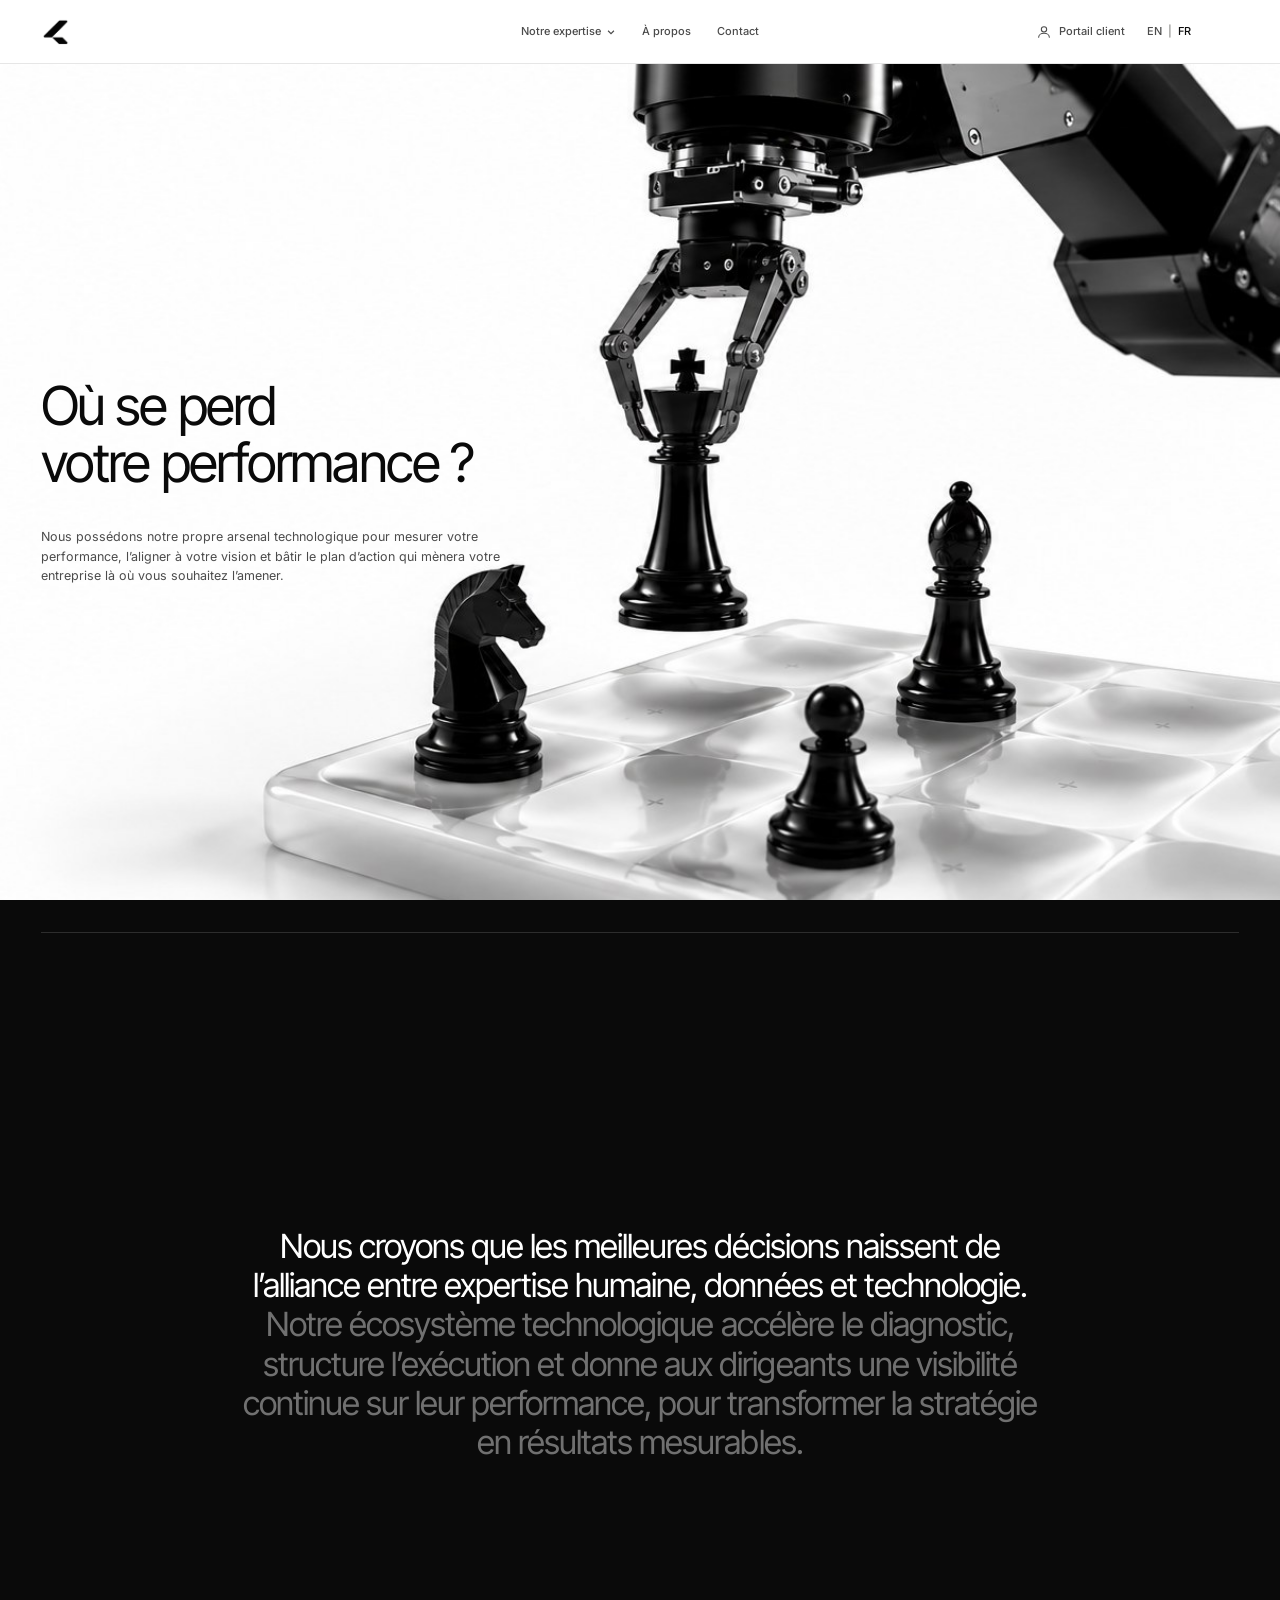
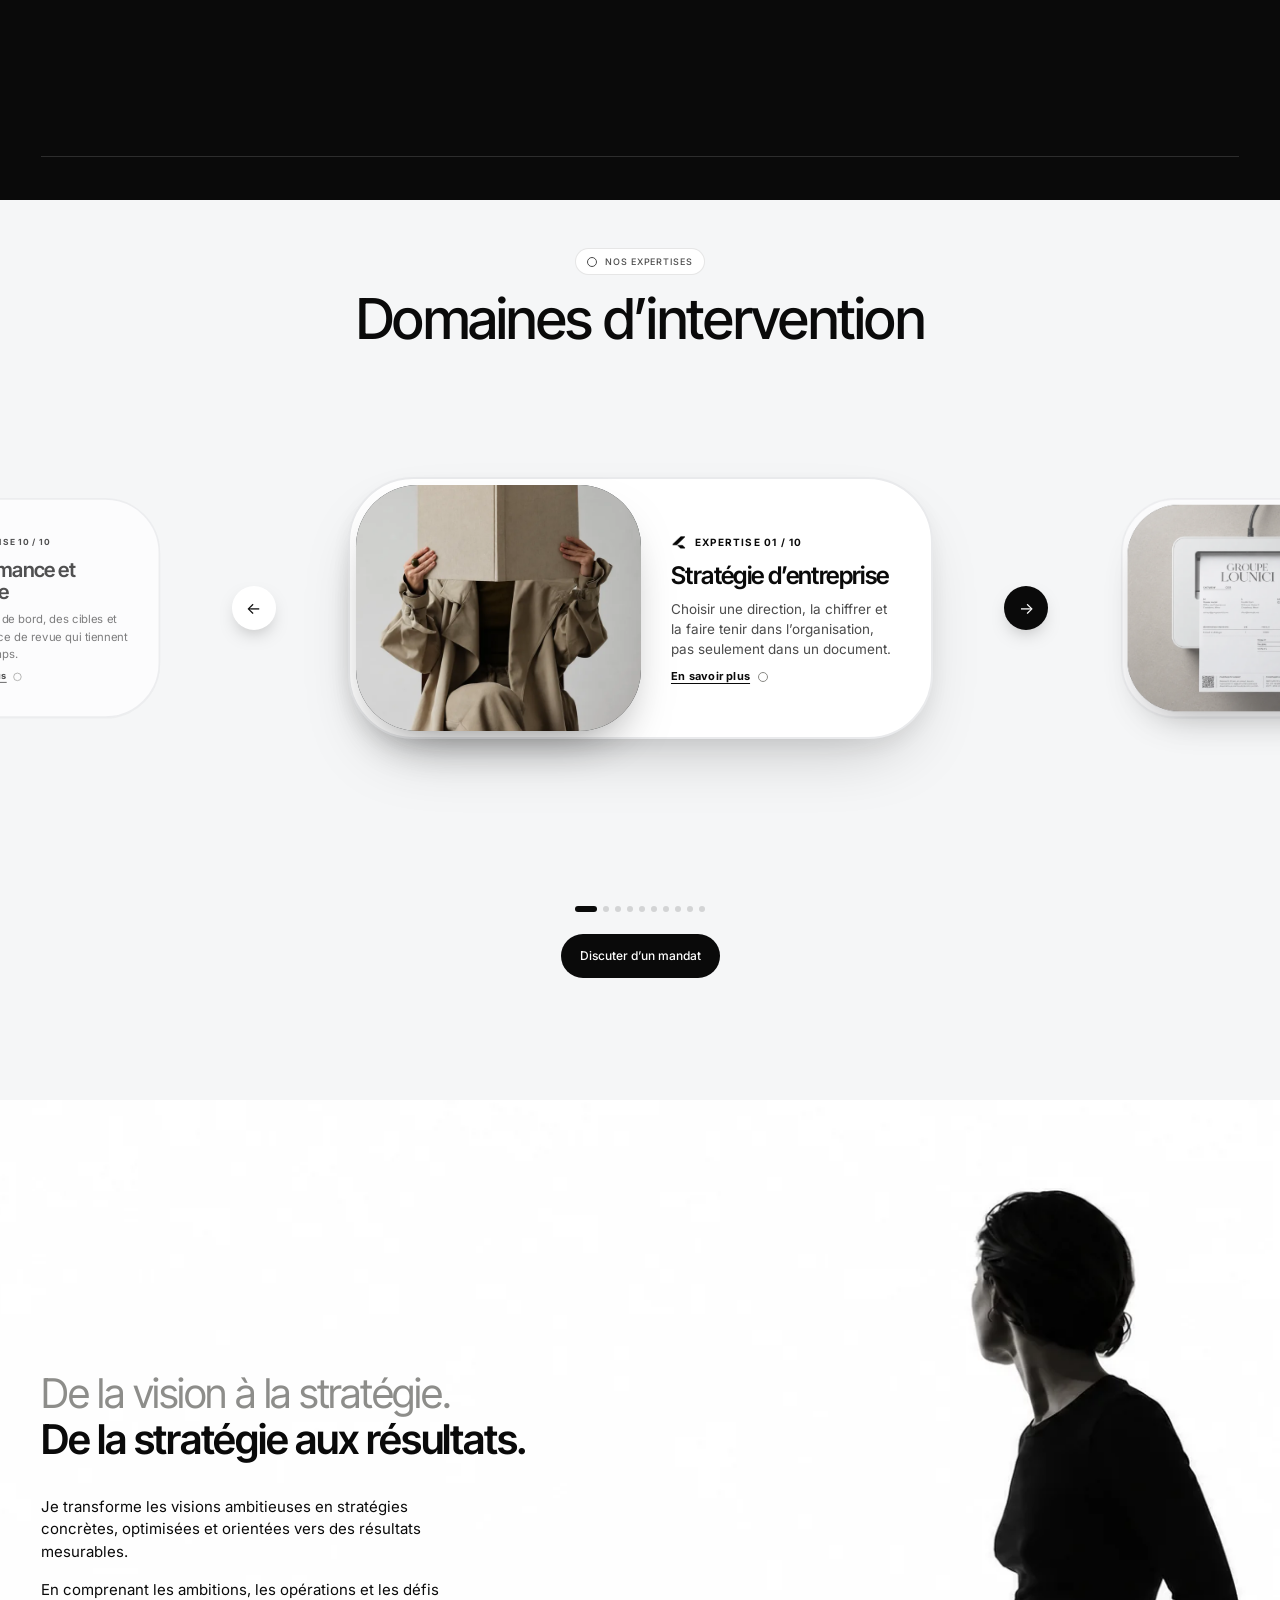
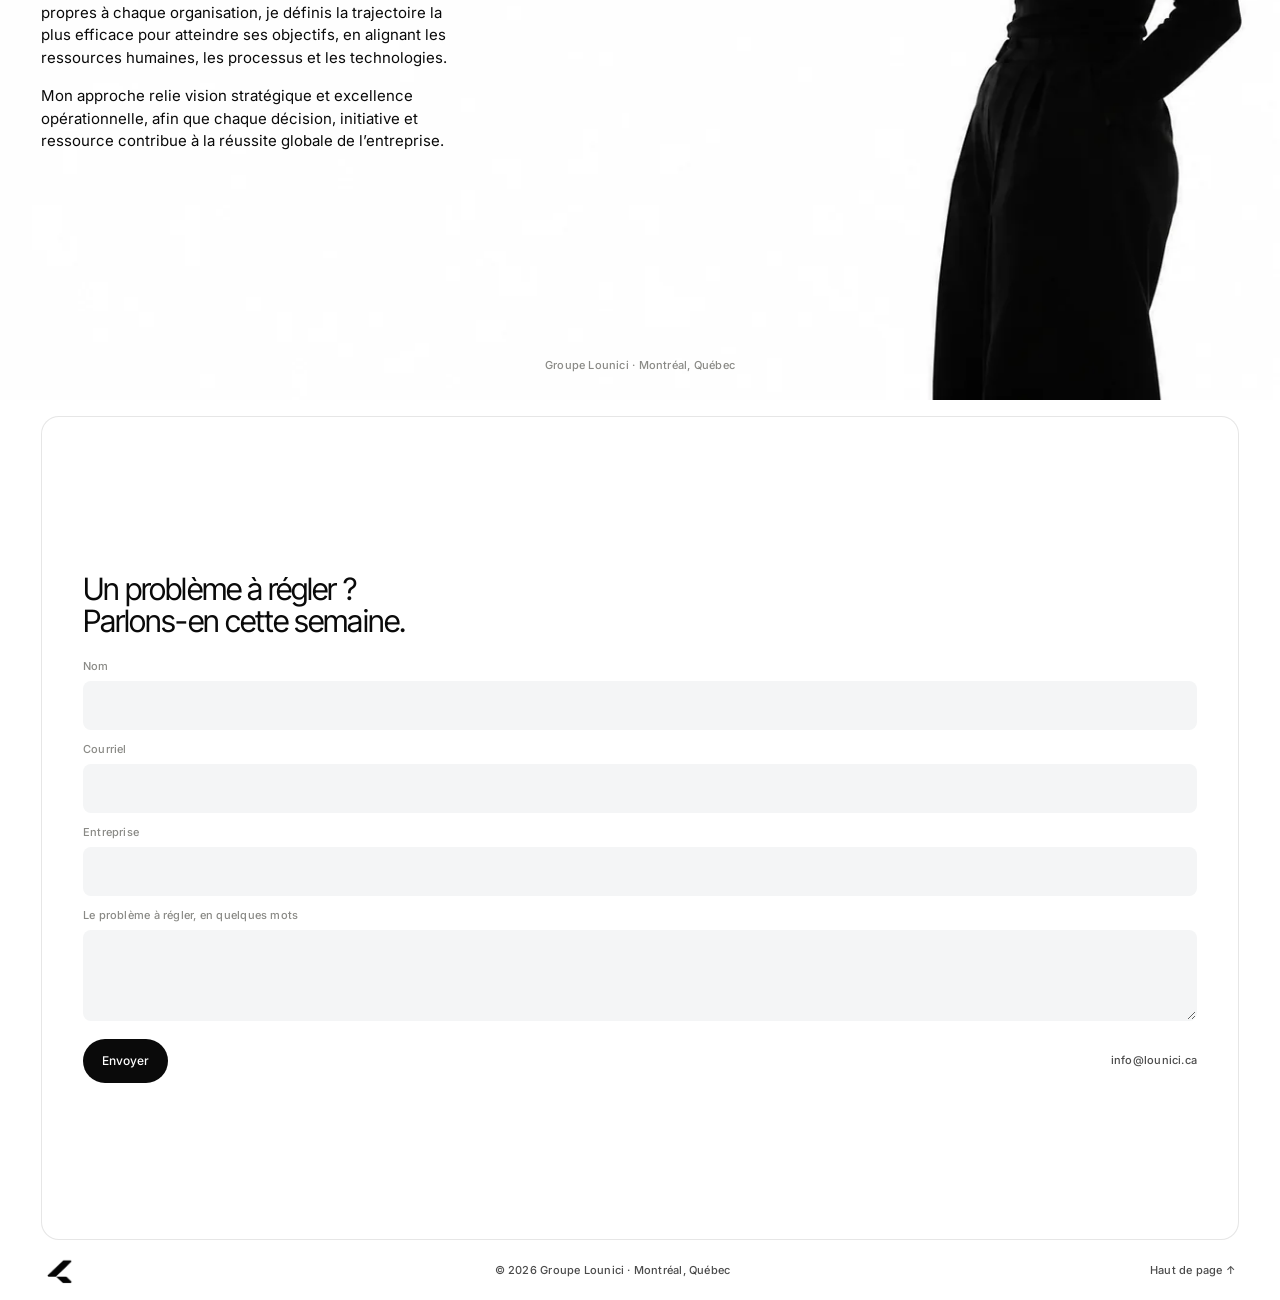
==== index.html @ cfb2efff "Carrousel : nouvelle image « Finance d'entreprise » Co-Authored-By: Claude Fable 5.1 <noreply@anthro" ====
<!DOCTYPE html>
<html lang="fr">
<head>
  <meta charset="UTF-8">
  <meta name="viewport" content="width=device-width, initial-scale=1.0">
  <title data-i18n="title_home">Accueil | Groupe Lounici</title>
  <meta name="description" data-i18n-attr="content=meta_desc" content="Groupe Lounici est un cabinet de résolution de problèmes et d'amélioration continue : fusions et acquisitions, stratégie, implantation de systèmes, changement de structure. Des résultats dans les 30 premiers jours.">
  <link rel="icon" href="favicon.ico?v=3" sizes="16x16 32x32 48x48">
  <link rel="icon" type="image/png" sizes="64x64" href="assets/favicon.png?v=3">
  <link rel="icon" type="image/png" sizes="192x192" href="assets/favicon-192.png?v=3">
  <link rel="icon" type="image/png" sizes="512x512" href="assets/favicon-512.png?v=3">
  <link rel="apple-touch-icon" sizes="180x180" href="assets/favicon-180.png?v=3">
  <link rel="preconnect" href="https://fonts.googleapis.com">
  <link rel="preconnect" href="https://fonts.gstatic.com" crossorigin>
  <link href="https://fonts.googleapis.com/css2?family=Inter+Tight:wght@400;500;600&family=Inter:wght@400;500;600&display=swap" rel="stylesheet">
  <link rel="stylesheet" href="styles.css?v=21">
</head>
<body>

  <main id="top">

    <!-- ===== 1. Héros ===== -->
    <section class="panel hero" id="hero">
      <header class="hero-top">
        <a class="brand brand-hero" href="#top" aria-label="Groupe Lounici — accueil" data-i18n-attr="aria-label=brand_home">
          <img src="assets/logo-blanc.png" alt="Groupe Lounici" class="brand-mark">
          <span class="brand-name" aria-hidden="true">Groupe Lounici</span>
        </a>
        <nav class="nav-links" aria-label="Navigation principale" data-i18n-attr="aria-label=nav_label">
          <button class="has-menu" type="button" aria-expanded="false" aria-controls="menu-expertise"><span data-i18n="nav_expertise">Notre expertise</span> <svg class="chev" viewBox="0 0 12 12" fill="none" stroke="currentColor" stroke-width="1.4" aria-hidden="true"><path d="M2.5 4.5 6 8l3.5-3.5"/></svg></button>
          <a href="#a-propos" data-i18n="nav_about">À propos</a>
          <a href="#contact" data-i18n="nav_contact">Contact</a>
        </nav>
        <div class="nav-right">
          <!-- portail client : adresse à fournir -->
          <a class="nav-portal" href="#portail" aria-label="Portail client" aria-haspopup="dialog" data-i18n-attr="aria-label=nav_portal">
            <svg viewBox="0 0 24 24" fill="none" stroke="currentColor" stroke-width="1.6" stroke-linecap="round" aria-hidden="true"><circle cx="12" cy="8" r="4"/><path d="M4 20c0-3.6 3.6-6 8-6s8 2.4 8 6"/></svg>
            <span data-i18n="nav_portal">Portail client</span>
          </a>
          <div class="lang" aria-label="Langue" data-i18n-attr="aria-label=lang_label">
            <a href="#" hreflang="en" lang="en">EN</a>
            <span aria-hidden="true">|</span>
            <a href="#" hreflang="fr" lang="fr" class="is-on" aria-current="true">FR</a>
          </div>
        </div>
        <button class="nav-toggle" aria-label="Ouvrir le menu" aria-expanded="false" data-i18n-attr="aria-label=nav_toggle"><span></span><span></span></button>

        <!-- grand menu « Our expertise », ouvert au clic -->
        <div class="mega" id="menu-expertise" hidden>
          <a class="mega-title" href="#expertises" data-i18n="mega_title">Notre expertise <span aria-hidden="true">→</span></a>
          <ul class="mega-list">
            <li><a href="#expertises" data-slide="0" data-i18n="exp_1">Stratégie d’entreprise</a></li>
            <li><a href="#expertises" data-slide="1" data-i18n="exp_2">Finance d’entreprise</a></li>
            <li><a href="#expertises" data-slide="2" data-i18n="exp_3">Excellence opérationnelle</a></li>
            <li><a href="#expertises" data-slide="3" data-i18n="exp_4">Chaîne d’approvisionnement</a></li>
            <li><a href="#expertises" data-slide="4" data-i18n="exp_5">Organisation et gouvernance</a></li>
            <li><a href="#expertises" data-slide="5" data-i18n="exp_6">Transformation numérique</a></li>
            <li><a href="#expertises" data-slide="6" data-i18n="exp_7">Données et analytique</a></li>
            <li><a href="#expertises" data-slide="7" data-i18n="exp_8">Intelligence artificielle</a></li>
            <li><a href="#expertises" data-slide="8" data-i18n="exp_9">Marchés publics</a></li>
            <li><a href="#expertises" data-slide="9" data-i18n="exp_10">Performance et pilotage</a></li>
          </ul>
        </div>
      </header>

      <div class="hero-body">
        <div class="hero-text">
          <h1 class="hero-title" data-i18n="hero_title">Où se perd<br>votre performance ?</h1>
          <p class="hero-lead" data-i18n="hero_lead">Nous possédons notre propre arsenal technologique pour mesurer votre performance, l’aligner à votre vision et bâtir le plan d’action qui mènera votre entreprise là où vous souhaitez l’amener.</p>
        </div>
      </div>

    </section>

    <!-- ===== 2. Énoncé ===== -->
    <section class="panel dark statement-panel" id="cabinet-enonce">
      <div class="strip small" aria-hidden="true"><span></span><span></span><span></span></div>
      <div class="statement">
        <p class="statement-text" data-i18n="statement">
          Nous croyons que les meilleures décisions naissent de l’alliance entre expertise humaine, données et technologie.
          <span class="dim">Notre écosystème technologique accélère le diagnostic, structure l’exécution et donne aux dirigeants une visibilité continue sur leur performance, pour transformer la stratégie en résultats mesurables.</span>
        </p>
      </div>
      <div class="strip strip-bottom small" aria-hidden="true"><span></span><span></span><span></span></div>
    </section>

    <!-- ===== 3. Pour qui : cartes empilées + visuel ===== -->
    <section class="panel light expo" id="expertises">
      <div class="expo-head">
        <span class="expo-pill small"><i class="pt pt-ring"></i><span data-i18n="expo_pill">Nos expertises</span></span>
        <h2 class="h-xl" data-i18n="expo_title">Domaines d’intervention</h2>
      </div>
      <div class="caro" aria-roledescription="carrousel" aria-label="Nos expertises" data-i18n-attr="aria-label=expo_pill;aria-roledescription=caro_role">
        <div class="caro-track">
          <article class="caro-card" data-slide="0" aria-roledescription="diapositive" aria-label="1 sur 10" data-i18n-attr="aria-roledescription=slide_role;aria-label=slide_1">
            <div class="caro-visual has-img" aria-hidden="true"><img src="assets/expertises/strategie.webp?v=2" alt=""><svg viewBox="0 0 120 120" fill="none" stroke="currentColor" stroke-width="1.2" stroke-linecap="round" stroke-linejoin="round"><circle cx="60" cy="60" r="34"/><circle cx="60" cy="60" r="18" stroke-dasharray="3 4"/><circle cx="60" cy="60" r="2.5" fill="currentColor" stroke="none"/><path d="M60 14v12M60 94v12M14 60h12M94 60h12M60 60l26-26"/><path d="M86 34h-9M86 34v9"/></svg></div>
            <div class="caro-body">
              <span class="caro-tag small"><img src="assets/logo-blanc.png" alt="" class="brand-mark">Expertise 01 / 10</span>
              <h3 data-i18n="exp_1">Stratégie d’entreprise</h3>
              <p data-i18n="card_1">Choisir une direction, la chiffrer et la faire tenir dans l’organisation, pas seulement dans un document.</p>
              <a class="caro-more small" href="#contact"><span data-i18n="more">En savoir plus</span> <i class="pt pt-ring"></i></a>
            </div>
          </article>
          <article class="caro-card" data-slide="1" aria-roledescription="diapositive" aria-label="2 sur 10" data-i18n-attr="aria-roledescription=slide_role;aria-label=slide_2">
            <div class="caro-visual has-img" aria-hidden="true"><img src="assets/expertises/finance.webp?v=2" alt=""><svg viewBox="0 0 120 120" fill="none" stroke="currentColor" stroke-width="1.2" stroke-linecap="round" stroke-linejoin="round"><path d="M22 92h76"/><path d="M30 92V66M48 92V52M66 92V60M84 92V36"/><path d="M26 58 48 40 66 48 92 24" stroke-dasharray="3 4"/><circle cx="92" cy="24" r="2.5" fill="currentColor" stroke="none"/></svg></div>
            <div class="caro-body">
              <span class="caro-tag small"><img src="assets/logo-blanc.png" alt="" class="brand-mark">Expertise 02 / 10</span>
              <h3 data-i18n="exp_2">Finance d’entreprise</h3>
              <p data-i18n="card_2">Fusions, acquisitions, financement : la valeur doit survivre à la transaction, puis à l’intégration.</p>
              <a class="caro-more small" href="#contact"><span data-i18n="more">En savoir plus</span> <i class="pt pt-ring"></i></a>
            </div>
          </article>
          <article class="caro-card" data-slide="2" aria-roledescription="diapositive" aria-label="3 sur 10" data-i18n-attr="aria-roledescription=slide_role;aria-label=slide_3">
            <div class="caro-visual has-img" aria-hidden="true"><img src="assets/expertises/excellence.webp?v=2" alt=""><svg viewBox="0 0 120 120" fill="none" stroke="currentColor" stroke-width="1.2" stroke-linecap="round" stroke-linejoin="round"><circle cx="60" cy="60" r="30"/><circle cx="60" cy="60" r="12"/><path d="M60 18v12M60 90v12M18 60h12M90 60h12M30 30l8 8M82 82l8 8M30 90l8-8M82 38l8-8"/></svg></div>
            <div class="caro-body">
              <span class="caro-tag small"><img src="assets/logo-blanc.png" alt="" class="brand-mark">Expertise 03 / 10</span>
              <h3 data-i18n="exp_3">Excellence opérationnelle</h3>
              <p data-i18n="card_3">Coûts, délais, qualité, capacité : réglés sur le terrain avec vos équipes, qui continuent ensuite sans nous.</p>
              <a class="caro-more small" href="#contact"><span data-i18n="more">En savoir plus</span> <i class="pt pt-ring"></i></a>
            </div>
          </article>
          <article class="caro-card" data-slide="3" aria-roledescription="diapositive" aria-label="4 sur 10" data-i18n-attr="aria-roledescription=slide_role;aria-label=slide_4">
            <div class="caro-visual has-img" aria-hidden="true"><img src="assets/expertises/chaine.webp?v=2" alt=""><svg viewBox="0 0 120 120" fill="none" stroke="currentColor" stroke-width="1.2" stroke-linecap="round" stroke-linejoin="round"><path d="M18 44 34 36l16 8-16 8zM50 64l16-8 16 8-16 8zM70 36l16-8 16 8-16 8z"/><path d="M18 44v16l16 8V52M50 64v16l16 8V72M70 36v16l16 8V44"/><path d="M34 60l16 4M66 72l12-10" stroke-dasharray="3 3"/></svg></div>
            <div class="caro-body">
              <span class="caro-tag small"><img src="assets/logo-blanc.png" alt="" class="brand-mark">Expertise 04 / 10</span>
              <h3 data-i18n="exp_4">Chaîne d’approvisionnement</h3>
              <p data-i18n="card_4">Stocks, fournisseurs, logistique : un flux lisible de la commande à la livraison.</p>
              <a class="caro-more small" href="#contact"><span data-i18n="more">En savoir plus</span> <i class="pt pt-ring"></i></a>
            </div>
          </article>
          <article class="caro-card" data-slide="4" aria-roledescription="diapositive" aria-label="5 sur 10" data-i18n-attr="aria-roledescription=slide_role;aria-label=slide_5">
            <div class="caro-visual has-img" aria-hidden="true"><img src="assets/expertises/organisation.webp?v=2" alt=""><svg viewBox="0 0 120 120" fill="none" stroke="currentColor" stroke-width="1.2" stroke-linecap="round" stroke-linejoin="round"><rect x="48" y="22" width="24" height="16" rx="4"/><rect x="18" y="68" width="24" height="16" rx="4"/><rect x="48" y="68" width="24" height="16" rx="4"/><rect x="78" y="68" width="24" height="16" rx="4"/><path d="M60 38v14M30 68V52h60v16M60 52v16"/></svg></div>
            <div class="caro-body">
              <span class="caro-tag small"><img src="assets/logo-blanc.png" alt="" class="brand-mark">Expertise 05 / 10</span>
              <h3 data-i18n="exp_5">Organisation et gouvernance</h3>
              <p data-i18n="card_5">Rôles, responsabilités, instances : une structure qui décide vite et qui tient.</p>
              <a class="caro-more small" href="#contact"><span data-i18n="more">En savoir plus</span> <i class="pt pt-ring"></i></a>
            </div>
          </article>
          <article class="caro-card" data-slide="5" aria-roledescription="diapositive" aria-label="6 sur 10" data-i18n-attr="aria-roledescription=slide_role;aria-label=slide_6">
            <div class="caro-visual has-img" aria-hidden="true"><img src="assets/expertises/numerique.webp?v=2" alt=""><svg viewBox="0 0 120 120" fill="none" stroke="currentColor" stroke-width="1.2" stroke-linecap="round" stroke-linejoin="round"><rect x="40" y="40" width="40" height="40" rx="6"/><rect x="52" y="52" width="16" height="16" rx="2" stroke-dasharray="3 3"/><path d="M48 40V26M60 40V22M72 40V26M48 80v14M60 80v18M72 80v14M40 48H26M40 60H22M40 72H26M80 48h14M80 60h18M80 72h14"/></svg></div>
            <div class="caro-body">
              <span class="caro-tag small"><img src="assets/logo-blanc.png" alt="" class="brand-mark">Expertise 06 / 10</span>
              <h3 data-i18n="exp_6">Transformation numérique</h3>
              <p data-i18n="card_6">ERP, CRM, outils métier : livrés, adoptés et rentables.</p>
              <a class="caro-more small" href="#contact"><span data-i18n="more">En savoir plus</span> <i class="pt pt-ring"></i></a>
            </div>
          </article>
          <article class="caro-card" data-slide="6" aria-roledescription="diapositive" aria-label="7 sur 10" data-i18n-attr="aria-roledescription=slide_role;aria-label=slide_7">
            <div class="caro-visual has-img" aria-hidden="true"><img src="assets/expertises/donnees.webp" alt=""><svg viewBox="0 0 120 120" fill="none" stroke="currentColor" stroke-width="1.2" stroke-linecap="round" stroke-linejoin="round"><ellipse cx="60" cy="34" rx="30" ry="10"/><path d="M30 34v20c0 5.5 13.4 10 30 10s30-4.5 30-10V34"/><path d="M30 54v20c0 5.5 13.4 10 30 10s30-4.5 30-10V54"/><path d="M30 74v12c0 5.5 13.4 10 30 10s30-4.5 30-10V74" stroke-dasharray="3 3"/></svg></div>
            <div class="caro-body">
              <span class="caro-tag small"><img src="assets/logo-blanc.png" alt="" class="brand-mark">Expertise 07 / 10</span>
              <h3 data-i18n="exp_7">Données et analytique</h3>
              <p data-i18n="card_7">Des indicateurs fiables, lus chaque semaine, qui déclenchent des décisions.</p>
              <a class="caro-more small" href="#contact"><span data-i18n="more">En savoir plus</span> <i class="pt pt-ring"></i></a>
            </div>
          </article>
          <article class="caro-card" data-slide="7" aria-roledescription="diapositive" aria-label="8 sur 10" data-i18n-attr="aria-roledescription=slide_role;aria-label=slide_8">
            <div class="caro-visual has-img" aria-hidden="true"><img src="assets/expertises/ia.webp" alt=""><svg viewBox="0 0 120 120" fill="none" stroke="currentColor" stroke-width="1.2" stroke-linecap="round" stroke-linejoin="round"><circle cx="30" cy="40" r="5"/><circle cx="30" cy="80" r="5"/><circle cx="60" cy="28" r="5"/><circle cx="60" cy="60" r="5"/><circle cx="60" cy="92" r="5"/><circle cx="90" cy="46" r="5"/><circle cx="90" cy="74" r="5"/><path d="M35 40l20-10M35 42l20 16M35 78l20-16M35 82l20 8M65 30l20 14M65 60l20-12M65 62l20 10M65 90l20-14" opacity=".7"/></svg></div>
            <div class="caro-body">
              <span class="caro-tag small"><img src="assets/logo-blanc.png" alt="" class="brand-mark">Expertise 08 / 10</span>
              <h3 data-i18n="exp_8">Intelligence artificielle</h3>
              <p data-i18n="card_8">Des cas d’usage choisis pour leur rendement, déployés avec vos données et vos équipes.</p>
              <a class="caro-more small" href="#contact"><span data-i18n="more">En savoir plus</span> <i class="pt pt-ring"></i></a>
            </div>
          </article>
          <article class="caro-card" data-slide="8" aria-roledescription="diapositive" aria-label="9 sur 10" data-i18n-attr="aria-roledescription=slide_role;aria-label=slide_9">
            <div class="caro-visual" aria-hidden="true"><svg viewBox="0 0 120 120" fill="none" stroke="currentColor" stroke-width="1.2" stroke-linecap="round" stroke-linejoin="round"><path d="M22 44 60 24l38 20z"/><path d="M28 44v38M44 44v38M60 44v38M76 44v38M92 44v38"/><path d="M20 82h80M24 90h72"/></svg></div>
            <div class="caro-body">
              <span class="caro-tag small"><img src="assets/logo-blanc.png" alt="" class="brand-mark">Expertise 09 / 10</span>
              <h3 data-i18n="exp_9">Marchés publics</h3>
              <p data-i18n="card_9">Veille SEAO, qualification des appels d’offres et réponses qui gagnent.</p>
              <a class="caro-more small" href="#contact"><span data-i18n="more">En savoir plus</span> <i class="pt pt-ring"></i></a>
            </div>
          </article>
          <article class="caro-card" data-slide="9" aria-roledescription="diapositive" aria-label="10 sur 10" data-i18n-attr="aria-roledescription=slide_role;aria-label=slide_10">
            <div class="caro-visual has-img" aria-hidden="true"><img src="assets/expertises/performance.webp" alt=""><svg viewBox="0 0 120 120" fill="none" stroke="currentColor" stroke-width="1.2" stroke-linecap="round" stroke-linejoin="round"><path d="M22 78a38 38 0 0 1 76 0"/><path d="M34 78a26 26 0 0 1 52 0" stroke-dasharray="3 4"/><path d="M60 78 82 50"/><circle cx="60" cy="78" r="3" fill="currentColor" stroke="none"/><path d="M22 86h76"/></svg></div>
            <div class="caro-body">
              <span class="caro-tag small"><img src="assets/logo-blanc.png" alt="" class="brand-mark">Expertise 10 / 10</span>
              <h3 data-i18n="exp_10">Performance et pilotage</h3>
              <p data-i18n="card_10">Un tableau de bord, des cibles et une cadence de revue qui tiennent dans le temps.</p>
              <a class="caro-more small" href="#contact"><span data-i18n="more">En savoir plus</span> <i class="pt pt-ring"></i></a>
            </div>
          </article>
        </div>
        <button class="caro-btn caro-prev" type="button" aria-label="Expertise précédente" data-i18n-attr="aria-label=prev">←</button>
        <button class="caro-btn caro-next" type="button" aria-label="Expertise suivante" data-i18n-attr="aria-label=next">→</button>
      </div>
      <div class="caro-dots" role="tablist" aria-label="Choisir une expertise" data-i18n-attr="aria-label=dots"></div>
      <div class="expo-foot"><a class="btn btn-black" href="#contact" data-i18n="cta">Discuter d’un mandat</a></div>
    </section>

    <!-- ===== 4. À propos : texte à gauche, silhouette en arrière-plan à droite ===== -->
    <section class="panel light about" id="a-propos">
      <div class="about-text">
        <h2 class="about-title" data-i18n="about_title"><span class="dim">De la vision à la stratégie.</span><br>De la stratégie aux résultats.</h2>
        <p data-i18n="about_p1">Je transforme les visions ambitieuses en stratégies concrètes, optimisées et orientées vers des résultats mesurables.</p>
        <p data-i18n="about_p2">En comprenant les ambitions, les opérations et les défis propres à chaque organisation, je définis la trajectoire la plus efficace pour atteindre ses objectifs, en alignant les ressources humaines, les processus et les technologies.</p>
        <p data-i18n="about_p3">Mon approche relie vision stratégique et excellence opérationnelle, afin que chaque décision, initiative et ressource contribue à la réussite globale de l’entreprise.</p>
      </div>
      <p class="about-foot small">Groupe Lounici · Montréal, Québec</p>
    </section>

    <section class="panel contact" id="contact">
      <div class="login">
        <h2 class="h-lead" data-i18n="contact_title">Un problème à régler ?<br>Parlons-en cette semaine.</h2>
        <form class="contact-form" action="mailto:info@lounici.ca" method="post" enctype="text/plain">
          <label class="field"><span class="small" data-i18n="f_name">Nom</span><input type="text" name="nom" required></label>
          <label class="field"><span class="small" data-i18n="f_email">Courriel</span><input type="email" name="courriel" required></label>
          <label class="field"><span class="small" data-i18n="f_company">Entreprise</span><input type="text" name="entreprise"></label>
          <label class="field"><span class="small" data-i18n="f_problem">Le problème à régler, en quelques mots</span><textarea name="message" rows="3"></textarea></label>
          <div class="form-foot">
            <button type="submit" class="btn btn-black" data-i18n="f_send">Envoyer</button>
            <a class="small" href="mailto:info@lounici.ca">info@lounici.ca</a>
          </div>
        </form>
      </div>
      <div class="site-foot">
        <a class="brand brand-hero" href="#top" aria-label="Groupe Lounici — accueil" data-i18n-attr="aria-label=brand_home"><img src="assets/logo-blanc.png" alt="Groupe Lounici" class="brand-mark"><span class="brand-name" aria-hidden="true">Groupe Lounici</span></a>
        <span class="small">© <span id="year"></span> Groupe Lounici · Montréal, Québec</span>
        <a class="small" href="#top" data-i18n="foot_top">Haut de page ↑</a>
      </div>
    </section>

  </main>

  <!-- Portail client : fenêtre de connexion ouverte par le lien « Client Portal » -->
  <dialog class="login-modal" id="portail" aria-labelledby="portail-titre">
    <button class="modal-close" type="button" aria-label="Fermer" data-i18n-attr="aria-label=close">×</button>
    <h2 class="modal-title" id="portail-titre" data-i18n="modal_title">Bienvenue, connectez-vous<br>à votre compte.</h2>
    <form class="login-form" novalidate>
      <label class="field"><span class="small" data-i18n="m_user">Identifiant ou courriel</span><input type="text" name="identifiant" autocomplete="username" placeholder="nom@domaine.com" autofocus required data-i18n-attr="placeholder=m_user_ph"></label>
      <label class="field"><span class="small" data-i18n="m_pass">Mot de passe</span><input type="password" name="mot-de-passe" autocomplete="current-password" placeholder="Votre mot de passe" required data-i18n-attr="placeholder=m_pass_ph"></label>
      <div class="form-foot">
        <button type="submit" class="btn btn-black" data-i18n="m_submit">Se connecter</button>
        <a class="small lost" href="mailto:info@lounici.ca?subject=Portail%20client%20-%20mot%20de%20passe" data-i18n="m_lost">Mot de passe oublié ?</a>
      </div>
      <p class="login-msg small" hidden>Veuillez saisir votre identifiant et votre mot de passe.</p>
    </form>
  </dialog>

  <script src="script.js?v=17"></script>
</body>
</html>
---- styles.css ----
/* =====================================================================
   Groupe L — Feuille de style
   Direction : studio monochrome sur fond blanc pur. Héros à empennage
   noir, énoncé en deux tons sur noir, carrousel d’expertises, duo de
   formulaire de contact seul et centré. Toutes les couleurs passent par les tokens.
   ===================================================================== */

:root {
  --white: #ffffff;          /* fond de page : blanc pur */
  --grey: #f4f5f6;           /* gris clair neutre (fond du carrousel, champs) */
  --grey-2: #e8e9eb;
  --black: #0a0a0a;
  --card-dark: #141414;
  --ink: #0a0a0a;
  --ink-2: #4b4b4b;
  --muted: #8a8a86;
  --dim: #8d8d8a;            /* seconde moitié des titres et énoncés */
  --line: rgba(10, 10, 10, 0.1);
  --line-dark: rgba(255, 255, 255, 0.14);
  --display: "Inter Tight", "Inter", system-ui, sans-serif;
  --font: "Inter", system-ui, -apple-system, "Segoe UI", sans-serif;
  --pad: clamp(20px, 3.2vw, 48px);
  --r: 8px;
  --r-card: 18px;
}

*, *::before, *::after { box-sizing: border-box; }
/* chaque panneau occupe la fenêtre ; le défilement s'arrête de section en section */
html { scroll-behavior: smooth; scroll-snap-type: y mandatory; }
body {
  margin: 0;
  font-family: var(--font);
  font-weight: 400;
  color: var(--ink);
  background: var(--white);
  -webkit-font-smoothing: antialiased;
  line-height: 1.5;
  overflow-x: clip;
}
img { display: block; max-width: 100%; }
a { color: inherit; text-decoration: none; }
h1, h2, h3, p { margin: 0; }
ol, ul { margin: 0; padding: 0; list-style: none; }

/* ── Typographie ── */
.h-xl, .h-lead, .hero-title, h3 { font-family: var(--display); font-weight: 400; letter-spacing: -0.03em; line-height: 1.05; }
.h-xl { font-size: clamp(34px, 4.4vw, 64px); }
.h-lead { font-size: clamp(24px, 2.4vw, 36px); }
h3 { font-size: clamp(18px, 1.6vw, 24px); }
.dim { color: var(--dim); }
.small { font-size: 11px; font-weight: 500; letter-spacing: 0.02em; color: var(--ink-2); line-height: 1.45; }
.body-m { font-size: clamp(13px, 1.05vw, 15px); line-height: 1.55; color: var(--ink-2); max-width: 46ch; }
.align-right { text-align: right; }
.pt { display: inline-block; width: 6px; height: 6px; border-radius: 50%; background: currentColor; }
.pt-ring { width: 10px; height: 10px; background: none; border: 1.5px solid currentColor; }
.pt-live { background: #2ecc71; }

/* ── Boutons ── */
.btn {
  display: inline-flex; align-items: center; gap: 10px;
  padding: 12px 18px; border-radius: 999px;
  font: inherit; font-size: 12px; font-weight: 500;
  border: 1px solid transparent; cursor: pointer; white-space: nowrap;
  transition: background 0.2s, color 0.2s;
}
.btn-black { background: var(--black); color: #fff; }
.btn-black:hover { background: #2a2a2a; }
.btn-white { background: #fff; color: var(--black); }
.btn-white:hover { background: var(--grey-2); }

/* ── Panneaux ── */
.panel {
  position: relative;
  min-height: 100vh; min-height: 100svh;
  padding: 72px var(--pad) 48px;
  display: flex; flex-direction: column; justify-content: center;
  scroll-snap-align: start;
}
.panel.light { background: var(--white); color: var(--ink); }
.panel.dark { background: var(--black); color: #fff; }
.panel.dark .small { color: rgba(255,255,255,0.6); }
.panel.dark .dim { color: rgba(255,255,255,0.42); }

/* ── 1. Héros ── */
.hero {
  --hero-top-h: 64px;        /* hauteur de la barre logo + menu */
  background: var(--white) url("assets/fond-heros.jpg?v=2") no-repeat right var(--hero-top-h) / cover;
  padding: 0 var(--pad) 0; justify-content: space-between; overflow: hidden;
}
/* barre blanche pleine largeur, séparée de la photo par un trait gris */
.hero-top {
  display: grid; grid-template-columns: auto 1fr auto auto; align-items: center; gap: 24px; position: relative; z-index: 3;
  height: var(--hero-top-h); margin: 0 calc(-1 * var(--pad)); padding: 0 var(--pad);
  background: var(--white); border-bottom: 1px solid var(--line);
}
.brand { display: inline-flex; align-items: center; gap: 8px; font-weight: 600; }
.brand-mark { width: 16px; }
.brand-hero { font-family: var(--display); font-weight: 600; font-size: 17px; letter-spacing: -0.02em; text-transform: uppercase; }
.brand-hero .brand-mark { width: 30px; filter: invert(1); }
/* au survol du logo, le nom apparaît à sa droite ; il disparaît dès que le curseur quitte le logo */
.brand-hero { position: relative; }
.brand-name {
  position: absolute; left: calc(100% + 10px); top: 50%; transform: translate(-6px, -50%);
  font-size: 15px; font-weight: 600; letter-spacing: -0.02em; text-transform: none; white-space: nowrap; color: var(--ink);
  opacity: 0; pointer-events: none; transition: opacity 0.25s ease, transform 0.25s ease;
}
.brand-hero:hover .brand-name, .brand-hero:focus-visible .brand-name { opacity: 1; transform: translate(0, -50%); }
/* menu centré dans la barre, quelle que soit la largeur du logo et des liens de droite */
.nav-links { display: flex; gap: 26px; position: absolute; left: 50%; top: 0; height: 100%; transform: translateX(-50%); font-size: 11px; font-weight: 500; color: var(--ink-2); }
.nav-links > * { display: inline-flex; align-items: center; height: 100%; position: relative; }
.nav-links a:hover { color: var(--ink); }
/* bouton « Our expertise » : même aspect qu'un lien, chevron qui se retourne quand le menu est ouvert */
.has-menu { background: none; border: 0; padding: 0; font: inherit; color: inherit; cursor: pointer; gap: 5px; }
.has-menu .chev { width: 10px; height: 10px; transition: transform 0.2s; }
.has-menu:hover, .has-menu[aria-expanded="true"] { color: var(--ink); }
.has-menu[aria-expanded="true"] .chev { transform: rotate(180deg); }
.has-menu[aria-expanded="true"]::after { content: ""; position: absolute; left: 0; right: 0; bottom: -1px; height: 2px; background: var(--ink); }
/* grand menu : panneau blanc pleine largeur sous la barre, liste sur trois colonnes */
.mega {
  position: absolute; left: 0; right: 0; top: 100%; z-index: 6;
  padding: 36px var(--pad) 44px; background: var(--white); border-bottom: 1px solid var(--line);
  box-shadow: 0 24px 40px -24px rgba(10, 10, 10, 0.18);
}
.mega-title { display: inline-flex; align-items: center; gap: 10px; font-family: var(--display); font-size: 24px; font-weight: 500; letter-spacing: -0.02em; color: var(--ink); margin-bottom: 26px; }
.mega-title span { transition: transform 0.2s; }
.mega-title:hover span { transform: translateX(4px); }
.mega-list { display: grid; grid-template-columns: repeat(3, minmax(0, 1fr)); grid-auto-flow: column; grid-template-rows: repeat(4, auto); gap: 18px 32px; max-width: 1100px; }
.mega-list a { font-size: 14px; color: var(--ink-2); }
.mega-list a:hover { color: var(--ink); text-decoration: underline; text-underline-offset: 4px; }
/* à droite : portail client (icône de personne) et choix de langue */
.nav-right { display: flex; align-items: center; gap: 22px; justify-self: end; font-size: 11px; font-weight: 500; color: var(--ink-2); }
.nav-portal { display: inline-flex; align-items: center; gap: 7px; }
.nav-portal svg { width: 16px; height: 16px; }
.nav-portal:hover { color: var(--ink); }
.lang { display: inline-flex; align-items: center; gap: 6px; }
.lang span { color: var(--muted); }
.lang a:hover, .lang a.is-on { color: var(--ink); }
.nav-toggle {
  display: none; width: 38px; height: 38px; border: 1px solid var(--line); background: var(--white); border-radius: var(--r);
  cursor: pointer; flex-direction: column; align-items: center; justify-content: center; gap: 5px; justify-self: end;
}
.nav-toggle span { display: block; width: 16px; height: 1.5px; background: var(--ink); }

.hero-body {
  position: relative; flex: 1; min-height: 0;
  display: grid; grid-template-columns: minmax(0, 1.05fr) minmax(0, 1fr); align-items: center;
}
.hero-text { position: relative; z-index: 2; padding: 40px 0; }
.hero-kicker { font-size: 12px; font-weight: 500; color: var(--ink-2); margin-bottom: 36px; }
.hero-kicker sup { font-size: 9px; margin-left: 4px; color: var(--muted); }
.hero-title { font-size: clamp(32px, 4.2vw, 62px); letter-spacing: -0.035em; margin-bottom: 36px; }
.hero-lead { font-size: 12.5px; line-height: 1.55; color: var(--ink-2); max-width: 61ch; }

/* ── 2. Énoncé ── */
.statement-panel { justify-content: space-between; padding-top: 0; padding-bottom: 0; }
.strip {
  display: flex; justify-content: space-between; align-items: center;
  padding: 16px 0; border-bottom: 1px solid var(--line-dark);
  text-transform: uppercase; letter-spacing: 0.08em; font-size: 10px;
}
.strip-bottom { border-bottom: none; border-top: 1px solid var(--line-dark); height: 44px; }
.scroll-dot { font-style: normal; margin-left: 6px; }
.statement { max-width: 820px; margin: 0 auto; text-align: center; padding: 40px 0; }
.statement-text { font-family: var(--display); font-weight: 400; font-size: clamp(22px, 2.6vw, 40px); letter-spacing: -0.03em; line-height: 1.18; }
.statement-sub { margin-top: 36px; font-size: 13px; line-height: 1.6; color: rgba(255,255,255,0.8); }

/* ── 3. Expertises : carrousel de cartes (référence : carte blanche très arrondie, voisines derrière) ── */
/* Cotes de référence pour un écran de 1662 px : carte 760 × 340, tuile 370 × 320, rayons 85 (carte) et 80 (tuile),
   voisines visibles sur 160 px de chaque côté. Tout est exprimé en fraction de la largeur de carte. */
.panel.expo {
  padding-top: 48px; padding-left: 0; padding-right: 0; overflow: hidden; background: #f5f6f7; justify-content: flex-start;
  --card-w: min(760px, 45.73vw, calc((100vh - 400px) * 2.235));
  /* écart tel que la voisine (réduite à 84 %) ne montre que 160 px : marge latérale − retrait d'échelle − 160 */
  --card-gap: calc((100vw - var(--card-w)) / 2 - var(--card-w) * 0.08 - 160px);
  --card-pad: calc(var(--card-w) * 0.01053);   /* 8 / 760 : avec la bordure de 2 px, la tuile fait 320 de haut */
  --card-r: calc(var(--card-w) * 0.11184);     /* 85 / 760 */
  --tile-w: calc(var(--card-w) * 0.48684);     /* 370 / 760 */
  --tile-r: calc(var(--card-w) * 0.10526);     /* 80 / 760 */
}
.expo-head { text-align: center; padding: 0 var(--pad); margin-bottom: 55px; }
.expo-pill { display: inline-flex; align-items: center; gap: 8px; padding: 6px 11px; border-radius: 999px; background: #fff; border: 1px solid var(--line); color: var(--ink-2); text-transform: uppercase; font-size: 9px; letter-spacing: 0.1em; }
.expo-head .h-xl { margin-top: 14px; font-weight: 500; }
.caro { position: relative; width: 100%; margin-top: auto; }   /* la carte se centre entre le titre et les points */
.caro-track { display: flex; gap: var(--card-gap); will-change: transform; transition: transform 0.7s cubic-bezier(0.2, 0.7, 0.2, 1); }
.caro-card {
  position: relative; z-index: 1;
  flex: 0 0 var(--card-w); width: var(--card-w); aspect-ratio: 760 / 340;
  display: grid; grid-template-columns: var(--tile-w) minmax(0, 1fr); gap: 30px;
  padding: var(--card-pad); border-radius: var(--card-r); background: #fff; border: 2px solid #e9eaec;
  box-shadow: 0 1px 0 rgba(10,10,10,0.04);
  transform: scale(0.84); opacity: 0.7;
  transition: transform 0.7s cubic-bezier(0.2, 0.7, 0.2, 1), opacity 0.7s ease, box-shadow 0.7s ease;
}
.caro-card.is-active { z-index: 2; transform: none; opacity: 1; box-shadow: 0 30px 70px -30px rgba(10,10,10,0.28), 0 8px 24px rgba(10,10,10,0.06); }
.caro-visual {
  height: 100%; min-height: 0; border-radius: var(--tile-r); display: grid; place-items: center;
  color: rgba(255,255,255,0.9);
  background: linear-gradient(165deg, #2b2f34 0%, #1c2024 45%, #121518 100%);
  box-shadow: 0 24px 50px -24px rgba(10,10,10,0.55), inset 0 1px 0 rgba(255,255,255,0.06);
}
.caro-visual svg { width: 52%; height: auto; filter: drop-shadow(0 10px 18px rgba(0,0,0,0.5)); }
/* image d'illustration : couvre toute la tuile ; l'icône au trait reste pour les expertises sans image */
.caro-visual { position: relative; overflow: hidden; }
.caro-visual img { position: absolute; inset: 0; width: 100%; height: 100%; object-fit: cover; }
.caro-visual.has-img svg { display: none; }
.caro-body { display: flex; flex-direction: column; justify-content: center; gap: 10px; padding: clamp(10px, 2.2vw, 28px) clamp(14px, 2.4vw, 36px) clamp(10px, 2vw, 24px) 0; min-width: 0; min-height: 0; }
.caro-tag { display: inline-flex; align-items: center; gap: 8px; color: var(--ink); text-transform: uppercase; letter-spacing: 0.12em; font-size: 10px; font-weight: 700; }
.caro-tag .brand-mark { filter: invert(1); width: 16px; }
.caro-body h3 { font-size: clamp(20px, 1.9vw, 30px); font-weight: 600; letter-spacing: -0.025em; margin-top: 4px; }
.caro-body p { color: var(--ink-2); font-size: 13.5px; max-width: 44ch; }
.caro-more { display: inline-flex; align-items: center; gap: 8px; color: var(--ink); font-weight: 700; text-decoration: underline; text-underline-offset: 3px; }
.caro-more .pt-ring { border-color: var(--muted); }
.caro-btn {
  position: absolute; top: 50%; transform: translateY(-50%); z-index: 3;
  width: 44px; height: 44px; border-radius: 50%; border: 0; cursor: pointer;
  font: inherit; font-size: 16px; line-height: 1;
  display: grid; place-items: center; transition: background 0.2s ease, transform 0.2s ease;
  box-shadow: 0 8px 20px -8px rgba(10,10,10,0.35);
}
.caro-btn:hover { transform: translateY(-50%) scale(1.06); }
/* flèches au milieu de l’espace entre la voisine visible (160 px) et la carte active */
.caro-prev { left: max(var(--pad), calc((100% - var(--card-w)) / 4 + 58px)); background: #fff; color: var(--ink); }
.caro-next { right: max(var(--pad), calc((100% - var(--card-w)) / 4 + 58px)); background: var(--black); color: #fff; }
/* points + bouton centrés dans l’espace libre sous la carte */
.caro-dots { display: flex; justify-content: center; gap: 6px; margin-top: auto; padding-top: calc(22px + 8vh); }
.caro-dot { width: 6px; height: 6px; padding: 0; border: 0; border-radius: 3px; background: rgba(10,10,10,0.14); cursor: pointer; transition: width 0.3s ease, background 0.3s ease; }
.caro-dot.is-on { width: 22px; background: var(--ink); }
.expo-foot { text-align: center; margin-top: 22px; margin-bottom: auto; }

/* ── 4. À propos : silhouette en arrière-plan à droite, texte à gauche ── */
.panel.about {
  position: relative; justify-content: center;
  background: #fff url("assets/a-propos.webp") no-repeat right center / cover;
}
.about-text { max-width: 560px; display: grid; gap: 16px; }
.about-title { font-family: var(--display); font-weight: 600; letter-spacing: -0.03em; line-height: 1.1; font-size: clamp(28px, 3.2vw, 50px); margin-bottom: 18px; }
.about-title .dim { font-weight: 400; }
.about-text p { font-size: clamp(15px, 1.15vw, 18px); line-height: 1.5; color: var(--ink); max-width: 46ch; }
.about-foot { position: absolute; left: 0; right: 0; bottom: 26px; text-align: center; color: var(--muted); }

/* ── 6. Contact : la carte remplit la fenêtre, le formulaire est centré dedans ── */
.contact { padding: 16px var(--pad); display: flex; flex-direction: column; }
.login {
  flex: 1; min-height: 0; width: 100%;
  display: flex; flex-direction: column; justify-content: center; align-items: center;
  padding: clamp(28px, 4vw, 56px) var(--pad);
  background: #fff; border: 1px solid var(--line); border-radius: var(--r-card);
}
.login > * { width: 100%; }
.login .h-lead { margin-bottom: 22px; }
.site-foot { display: flex; align-items: center; justify-content: space-between; gap: 16px; flex-wrap: wrap; padding: 18px 4px 0; color: var(--muted); }
.contact-form { display: grid; gap: 12px; }
.field { display: grid; gap: 6px; }
.field .small { color: var(--muted); }
.field input, .field textarea {
  width: 100%; padding: 13px 14px;
  font: inherit; font-size: 14px; color: var(--ink);
  background: var(--grey); border: 1px solid transparent; border-radius: var(--r);
}
.field input:focus, .field textarea:focus { outline: none; border-color: var(--ink); background: #fff; }
.field textarea { resize: vertical; }
.form-foot { display: flex; align-items: center; justify-content: space-between; gap: 12px; margin-top: 6px; }

/* ── Portail client : page des outils ── */
/* la page tient dans la fenêtre : barre en haut, puis le reste réparti sans défilement */
.portail { --hero-top-h: 64px; height: 100vh; height: 100svh; display: flex; flex-direction: column; }
.portail .portal-wrap { flex: none; }
.portal-wrap { padding: 0 var(--pad); }
.nav-links a.is-active { color: var(--ink); }
.nav-links a.is-active::after { content: ""; position: absolute; left: 0; right: 0; bottom: -1px; height: 2px; background: var(--ink); }
.portal-main { flex: 1; min-height: 0; display: flex; flex-direction: column; padding: clamp(24px, 5vh, 56px) var(--pad) clamp(24px, 5vh, 48px); }
.portal-main > section { flex: 1; min-height: 0; display: flex; flex-direction: column; }
.portal-main .h-xl { font-size: clamp(30px, 4.6vh, 64px); }
.portal-main .body-m { margin-top: clamp(10px, 2vh, 18px); }
/* cartes pleine largeur, noires, avec un halo sombre tout autour pour le relief */
.tools {
  flex: 1; min-height: 0; max-height: 50vh;                 /* un peu moins hautes que l'espace disponible */
  display: flex; justify-content: flex-start;               /* cartes alignées à gauche, côte à côte */
  gap: clamp(16px, 2vw, 28px); margin-top: clamp(20px, 4vh, 48px);
}
.tools > li { display: grid; flex: none; height: 100%; aspect-ratio: 4 / 5; min-height: 0; }   /* format portrait : plus hautes que larges */
.tool {
  display: flex; flex-direction: column; justify-content: space-between; min-height: 0; padding: clamp(22px, 2vw, 30px);
  border-radius: 26px; color: #fff;
  background: linear-gradient(170deg, #1f1f1f 0%, #0e0e0e 45%, #050505 100%);
  box-shadow:
    inset 0 1px 0 rgba(255, 255, 255, 0.08),             /* fine lumière sur le bord haut */
    0 2px 6px rgba(0, 0, 0, 0.25),
    0 24px 48px -12px rgba(0, 0, 0, 0.55),               /* ombre portée vers le bas */
    0 0 60px rgba(0, 0, 0, 0.28);                        /* halo sombre autour */
  transition: transform 0.25s ease, box-shadow 0.25s ease;
}
.tool:hover {
  transform: translateY(-6px);
  box-shadow: inset 0 1px 0 rgba(255, 255, 255, 0.1), 0 4px 10px rgba(0, 0, 0, 0.3), 0 40px 64px -16px rgba(0, 0, 0, 0.6), 0 0 80px rgba(0, 0, 0, 0.34);
}
/* carte illustrée : l'image (format 4:5) remplit la case, voile sombre en bas pour le texte */
.tool.has-image {
  background-image: linear-gradient(180deg, rgba(0, 0, 0, 0) 55%, rgba(0, 0, 0, 0.6) 100%), var(--img);
  background-size: cover; background-position: center;
}
.tool svg { width: clamp(40px, 4vw, 56px); height: auto; }
.tool > span { display: grid; gap: 6px; font-size: clamp(16px, 1.5vw, 22px); line-height: 1.2; letter-spacing: -0.015em; }
.tool .small { font-size: 12px; color: rgba(255,255,255,0.55); }
/* variante : nom en capitales à gauche, flèche blanche à droite, grille de points en haut */
.tool .dots { width: clamp(40px, 4vw, 56px); height: auto; }
.tool .tool-foot { display: flex; justify-content: space-between; align-items: flex-end; gap: 12px; }
.tool .tool-name { font-weight: 500; letter-spacing: -0.01em; }
.tool .tool-arrow { width: clamp(22px, 2vw, 28px); height: auto; flex: none; transition: transform 0.2s ease; }
.tool:hover .tool-arrow { transform: translateX(4px); }

/* ── Portail client : fenêtre de connexion ── */
.login-modal {
  width: min(440px, calc(100vw - 32px)); margin: auto; padding: 40px 36px 32px;
  border: 0; border-radius: var(--r-card); background: #fff; color: var(--ink);
  box-shadow: 0 40px 80px -30px rgba(10, 10, 10, 0.5);
}
.login-modal::backdrop { background: rgba(10, 10, 10, 0.45); -webkit-backdrop-filter: blur(3px); backdrop-filter: blur(3px); }
.modal-close {
  position: absolute; top: 14px; right: 14px; width: 34px; height: 34px;
  border: 0; border-radius: 50%; background: var(--grey); color: var(--ink); font-size: 20px; line-height: 1; cursor: pointer;
}
.modal-close:hover { background: var(--grey-2); }
.modal-title { font-family: var(--display); font-weight: 400; letter-spacing: -0.03em; line-height: 1.08; font-size: clamp(26px, 3vw, 34px); margin-bottom: 26px; }
.login-form { display: grid; gap: 14px; }
.login-form .form-foot { margin-top: 8px; }
.lost { color: var(--muted); text-decoration: underline; text-underline-offset: 3px; }
.lost:hover { color: var(--ink); }
.login-msg { margin-top: 4px; padding: 12px 14px; border-radius: var(--r); background: var(--grey); color: var(--ink-2); }
.login-msg a { text-decoration: underline; }

/* ── Apparition au défilement ── */
@media (prefers-reduced-motion: no-preference) {
  .reveal { opacity: 0; transform: translateY(14px); transition: opacity 0.6s ease, transform 0.6s ease; }
  .reveal.is-visible { opacity: 1; transform: none; }
}

/* ── Écrans peu hauts ── */
@media (max-height: 820px) {
  .hero-kicker, .hero-title { margin-bottom: 24px; }
}

/* ── Écrans moyens ── */
@media (max-width: 1000px) {
  .nav-links { display: none; }
  .nav-links.open {
    display: flex; flex-direction: column; gap: 0;
    position: absolute; left: auto; right: var(--pad); top: calc(100% + 6px); transform: none; z-index: 5; min-width: 200px;
    background: var(--white); border: 1px solid var(--line); border-radius: var(--r); padding: 6px;
  }
  .nav-links.open a { padding: 10px 12px; }
  .nav-links { height: auto; top: auto; }
  .nav-links.open > * { height: auto; }
  .nav-links.open .has-menu { padding: 10px 12px; }
  .has-menu[aria-expanded="true"]::after { display: none; }
  .mega { padding: 24px var(--pad) 32px; }
  .mega-list { grid-template-columns: 1fr 1fr; grid-template-rows: repeat(5, auto); gap: 14px 24px; }
  .portail { height: auto; min-height: 100vh; min-height: 100svh; }   /* sur petit écran, la page peut défiler */
  .tools { display: grid; grid-template-columns: 1fr 1fr; max-height: none; }
  .tools > li { height: auto; }
  .portail .nav-links { display: flex; position: absolute; left: 50%; top: 0; height: 100%; transform: translateX(-50%); }
  .portail .nav-links > * { height: 100%; }
  .portail .nav-toggle { display: none; }
  .nav-toggle { display: flex; }
  .panel.expo { --card-w: 86vw; --card-gap: -24px; }
  .panel.about { justify-content: flex-start; background-size: auto 48%; background-position: right -10vw bottom; }
  .about-text { padding-top: 24px; padding-bottom: 46vh; }
  .about-foot { text-align: left; left: var(--pad); }
  .caro-card { aspect-ratio: auto; grid-template-columns: 1fr; gap: 16px; padding: 14px; border-radius: 30px; }
  .caro-visual { height: clamp(160px, 26vh, 240px); border-radius: 24px; }
  .caro-visual svg { width: 36%; }
  .caro-body { padding: 4px 6px 8px; }
  .caro-btn { top: 26px; transform: none; width: 36px; height: 36px; }
  .caro-btn:hover { transform: scale(1.06); }
  .caro-prev { left: calc(7vw + 26px); } .caro-next { right: calc(7vw + 26px); }
}

/* ── Téléphones ── */
@media (max-width: 640px) {
  /* sur téléphone, les sections dépassent parfois l'écran : arrêt souple plutôt qu'obligatoire */
  html { scroll-snap-type: y proximity; }
  .panel { padding: 64px var(--pad) 36px; }
  .hero { --hero-top-h: 56px; padding-top: 0; }
  .hero-top { gap: 14px; }
  .nav-right { gap: 14px; }
  .nav-portal span { display: none; }   /* sur téléphone, l'icône de personne suffit */
  .tools { grid-template-columns: 1fr; }
  .tools > li { aspect-ratio: 5 / 4; }
  .hero-body { grid-template-columns: 1fr; align-items: start; }
  .hero-text { padding: 28px 0 16px; }
  .hero-kicker, .hero-title { margin-bottom: 22px; }
  .hero { background-size: 165% auto; background-position: 100% calc(100% - 120px); }
  .hero-body { padding-bottom: 72vw; }
  .statement-panel { padding-top: 0; padding-bottom: 0; }
  .caro-body p { font-size: 14px; }
  .form-foot { flex-direction: column; align-items: flex-start; }
  .site-foot { flex-direction: column; align-items: flex-start; }
}
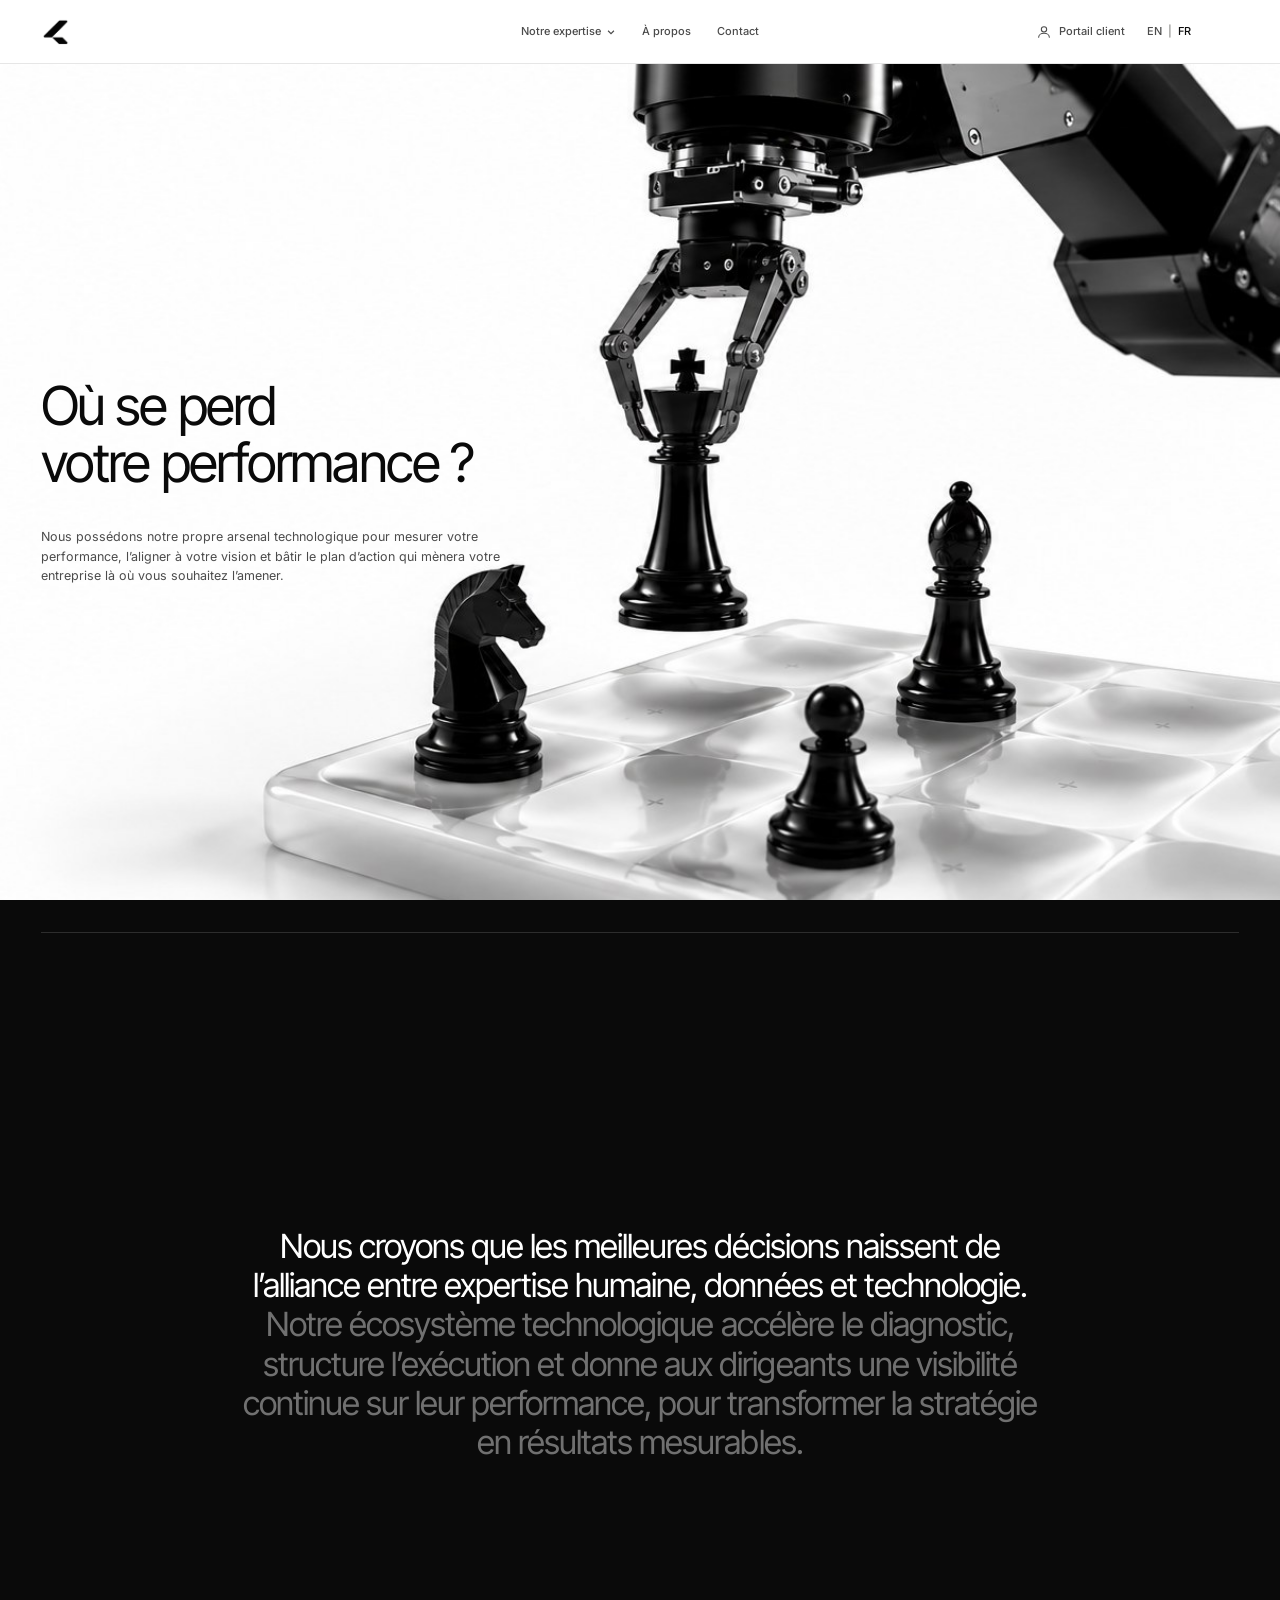
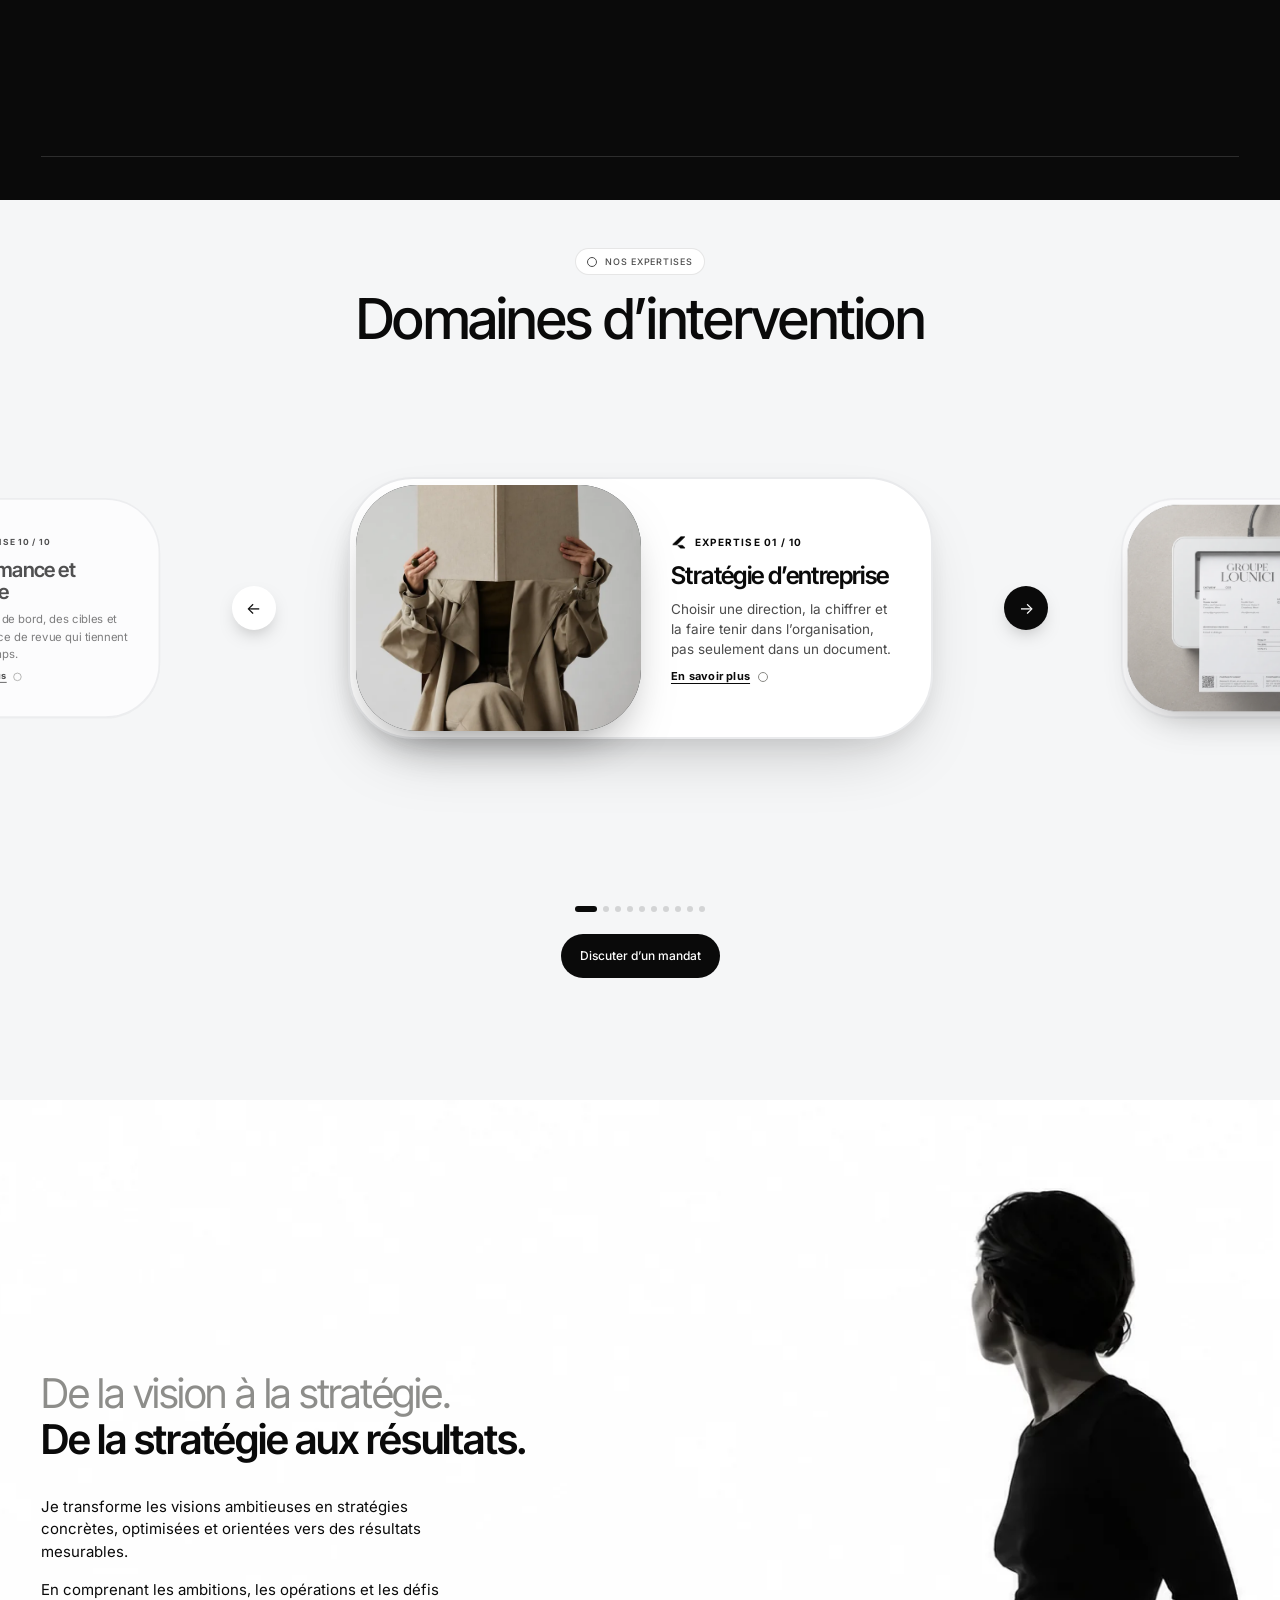
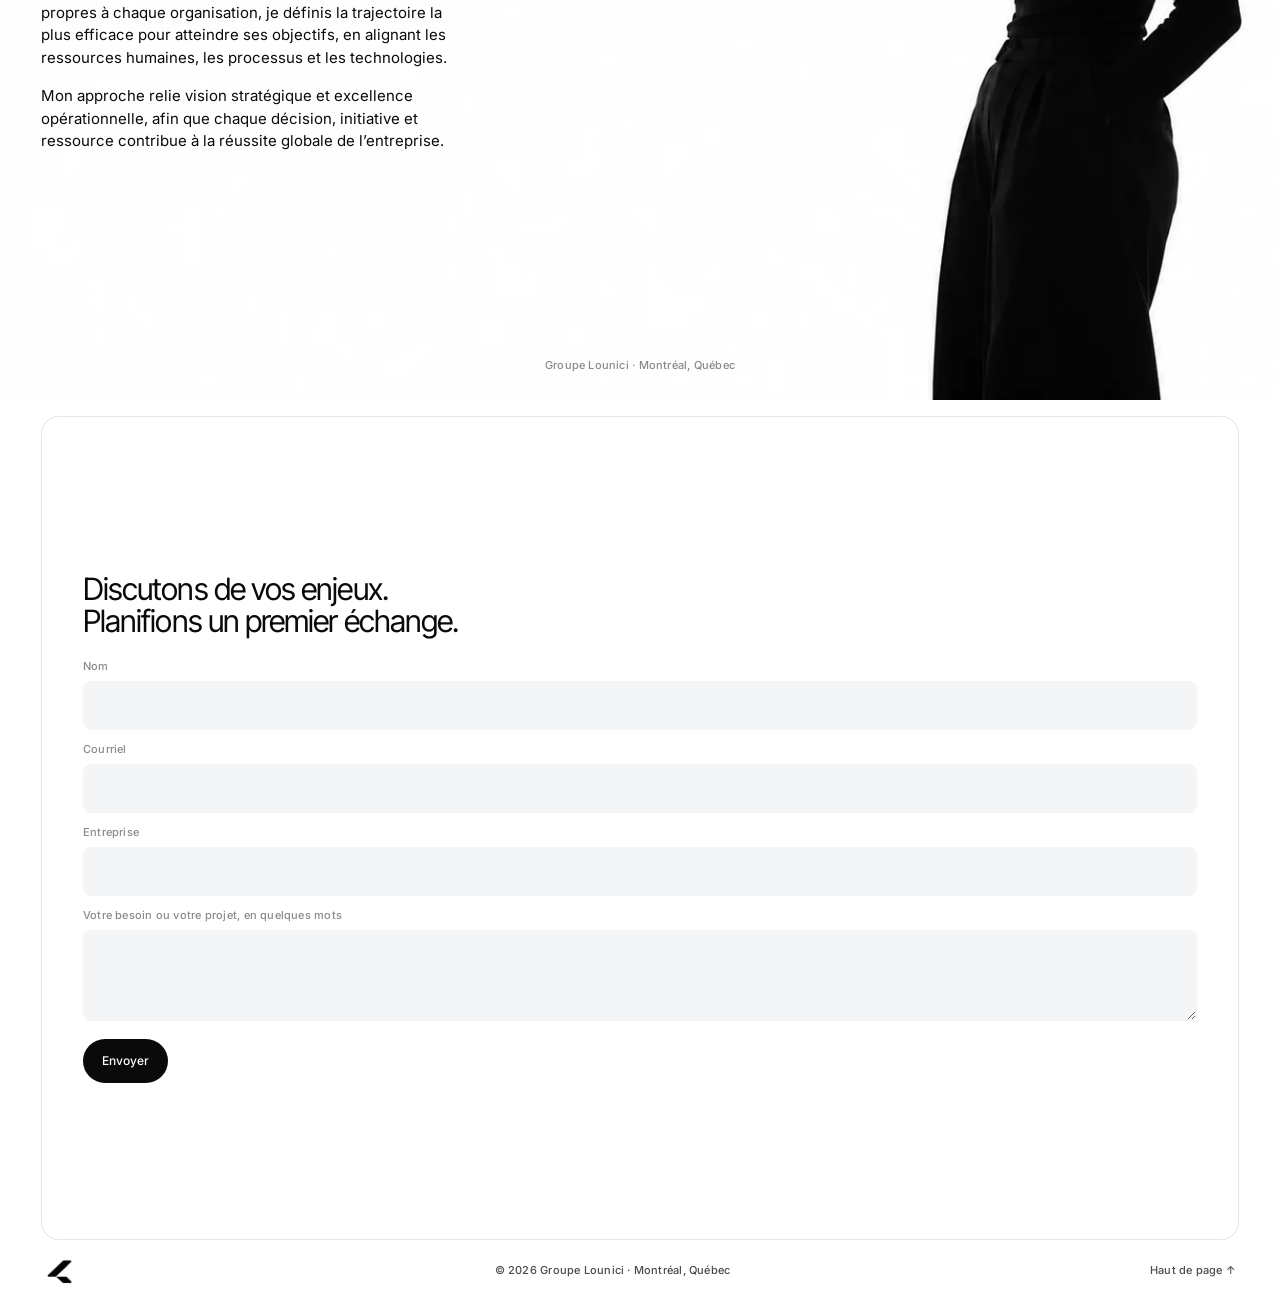
==== commit 328233a9: "Carrousel : images « Marchés publics » et « Performance et pilotage » ; contact reformulé Les dix ex" ====
--- a/index.html
+++ b/index.html
@@ -147,7 +147,7 @@
             </div>
           </article>
           <article class="caro-card" data-slide="6" aria-roledescription="diapositive" aria-label="7 sur 10" data-i18n-attr="aria-roledescription=slide_role;aria-label=slide_7">
-            <div class="caro-visual has-img" aria-hidden="true"><img src="assets/expertises/donnees.webp" alt=""><svg viewBox="0 0 120 120" fill="none" stroke="currentColor" stroke-width="1.2" stroke-linecap="round" stroke-linejoin="round"><ellipse cx="60" cy="34" rx="30" ry="10"/><path d="M30 34v20c0 5.5 13.4 10 30 10s30-4.5 30-10V34"/><path d="M30 54v20c0 5.5 13.4 10 30 10s30-4.5 30-10V54"/><path d="M30 74v12c0 5.5 13.4 10 30 10s30-4.5 30-10V74" stroke-dasharray="3 3"/></svg></div>
+            <div class="caro-visual has-img" aria-hidden="true"><img src="assets/expertises/donnees.webp?v=2" alt=""><svg viewBox="0 0 120 120" fill="none" stroke="currentColor" stroke-width="1.2" stroke-linecap="round" stroke-linejoin="round"><ellipse cx="60" cy="34" rx="30" ry="10"/><path d="M30 34v20c0 5.5 13.4 10 30 10s30-4.5 30-10V34"/><path d="M30 54v20c0 5.5 13.4 10 30 10s30-4.5 30-10V54"/><path d="M30 74v12c0 5.5 13.4 10 30 10s30-4.5 30-10V74" stroke-dasharray="3 3"/></svg></div>
             <div class="caro-body">
               <span class="caro-tag small"><img src="assets/logo-blanc.png" alt="" class="brand-mark">Expertise 07 / 10</span>
               <h3 data-i18n="exp_7">Données et analytique</h3>
@@ -156,7 +156,7 @@
             </div>
           </article>
           <article class="caro-card" data-slide="7" aria-roledescription="diapositive" aria-label="8 sur 10" data-i18n-attr="aria-roledescription=slide_role;aria-label=slide_8">
-            <div class="caro-visual has-img" aria-hidden="true"><img src="assets/expertises/ia.webp" alt=""><svg viewBox="0 0 120 120" fill="none" stroke="currentColor" stroke-width="1.2" stroke-linecap="round" stroke-linejoin="round"><circle cx="30" cy="40" r="5"/><circle cx="30" cy="80" r="5"/><circle cx="60" cy="28" r="5"/><circle cx="60" cy="60" r="5"/><circle cx="60" cy="92" r="5"/><circle cx="90" cy="46" r="5"/><circle cx="90" cy="74" r="5"/><path d="M35 40l20-10M35 42l20 16M35 78l20-16M35 82l20 8M65 30l20 14M65 60l20-12M65 62l20 10M65 90l20-14" opacity=".7"/></svg></div>
+            <div class="caro-visual has-img" aria-hidden="true"><img src="assets/expertises/ia.webp?v=2" alt=""><svg viewBox="0 0 120 120" fill="none" stroke="currentColor" stroke-width="1.2" stroke-linecap="round" stroke-linejoin="round"><circle cx="30" cy="40" r="5"/><circle cx="30" cy="80" r="5"/><circle cx="60" cy="28" r="5"/><circle cx="60" cy="60" r="5"/><circle cx="60" cy="92" r="5"/><circle cx="90" cy="46" r="5"/><circle cx="90" cy="74" r="5"/><path d="M35 40l20-10M35 42l20 16M35 78l20-16M35 82l20 8M65 30l20 14M65 60l20-12M65 62l20 10M65 90l20-14" opacity=".7"/></svg></div>
             <div class="caro-body">
               <span class="caro-tag small"><img src="assets/logo-blanc.png" alt="" class="brand-mark">Expertise 08 / 10</span>
               <h3 data-i18n="exp_8">Intelligence artificielle</h3>
@@ -165,7 +165,7 @@
             </div>
           </article>
           <article class="caro-card" data-slide="8" aria-roledescription="diapositive" aria-label="9 sur 10" data-i18n-attr="aria-roledescription=slide_role;aria-label=slide_9">
-            <div class="caro-visual" aria-hidden="true"><svg viewBox="0 0 120 120" fill="none" stroke="currentColor" stroke-width="1.2" stroke-linecap="round" stroke-linejoin="round"><path d="M22 44 60 24l38 20z"/><path d="M28 44v38M44 44v38M60 44v38M76 44v38M92 44v38"/><path d="M20 82h80M24 90h72"/></svg></div>
+            <div class="caro-visual has-img" aria-hidden="true"><img src="assets/expertises/marches.webp" alt=""><svg viewBox="0 0 120 120" fill="none" stroke="currentColor" stroke-width="1.2" stroke-linecap="round" stroke-linejoin="round"><path d="M22 44 60 24l38 20z"/><path d="M28 44v38M44 44v38M60 44v38M76 44v38M92 44v38"/><path d="M20 82h80M24 90h72"/></svg></div>
             <div class="caro-body">
               <span class="caro-tag small"><img src="assets/logo-blanc.png" alt="" class="brand-mark">Expertise 09 / 10</span>
               <h3 data-i18n="exp_9">Marchés publics</h3>
@@ -174,7 +174,7 @@
             </div>
           </article>
           <article class="caro-card" data-slide="9" aria-roledescription="diapositive" aria-label="10 sur 10" data-i18n-attr="aria-roledescription=slide_role;aria-label=slide_10">
-            <div class="caro-visual has-img" aria-hidden="true"><img src="assets/expertises/performance.webp" alt=""><svg viewBox="0 0 120 120" fill="none" stroke="currentColor" stroke-width="1.2" stroke-linecap="round" stroke-linejoin="round"><path d="M22 78a38 38 0 0 1 76 0"/><path d="M34 78a26 26 0 0 1 52 0" stroke-dasharray="3 4"/><path d="M60 78 82 50"/><circle cx="60" cy="78" r="3" fill="currentColor" stroke="none"/><path d="M22 86h76"/></svg></div>
+            <div class="caro-visual has-img" aria-hidden="true"><img src="assets/expertises/performance.webp?v=2" alt=""><svg viewBox="0 0 120 120" fill="none" stroke="currentColor" stroke-width="1.2" stroke-linecap="round" stroke-linejoin="round"><path d="M22 78a38 38 0 0 1 76 0"/><path d="M34 78a26 26 0 0 1 52 0" stroke-dasharray="3 4"/><path d="M60 78 82 50"/><circle cx="60" cy="78" r="3" fill="currentColor" stroke="none"/><path d="M22 86h76"/></svg></div>
             <div class="caro-body">
               <span class="caro-tag small"><img src="assets/logo-blanc.png" alt="" class="brand-mark">Expertise 10 / 10</span>
               <h3 data-i18n="exp_10">Performance et pilotage</h3>
@@ -203,15 +203,14 @@
 
     <section class="panel contact" id="contact">
       <div class="login">
-        <h2 class="h-lead" data-i18n="contact_title">Un problème à régler ?<br>Parlons-en cette semaine.</h2>
+        <h2 class="h-lead" data-i18n="contact_title">Discutons de vos enjeux.<br>Planifions un premier échange.</h2>
         <form class="contact-form" action="mailto:info@lounici.ca" method="post" enctype="text/plain">
           <label class="field"><span class="small" data-i18n="f_name">Nom</span><input type="text" name="nom" required></label>
           <label class="field"><span class="small" data-i18n="f_email">Courriel</span><input type="email" name="courriel" required></label>
           <label class="field"><span class="small" data-i18n="f_company">Entreprise</span><input type="text" name="entreprise"></label>
-          <label class="field"><span class="small" data-i18n="f_problem">Le problème à régler, en quelques mots</span><textarea name="message" rows="3"></textarea></label>
+          <label class="field"><span class="small" data-i18n="f_problem">Votre besoin ou votre projet, en quelques mots</span><textarea name="message" rows="3"></textarea></label>
           <div class="form-foot">
             <button type="submit" class="btn btn-black" data-i18n="f_send">Envoyer</button>
-            <a class="small" href="mailto:info@lounici.ca">info@lounici.ca</a>
           </div>
         </form>
       </div>
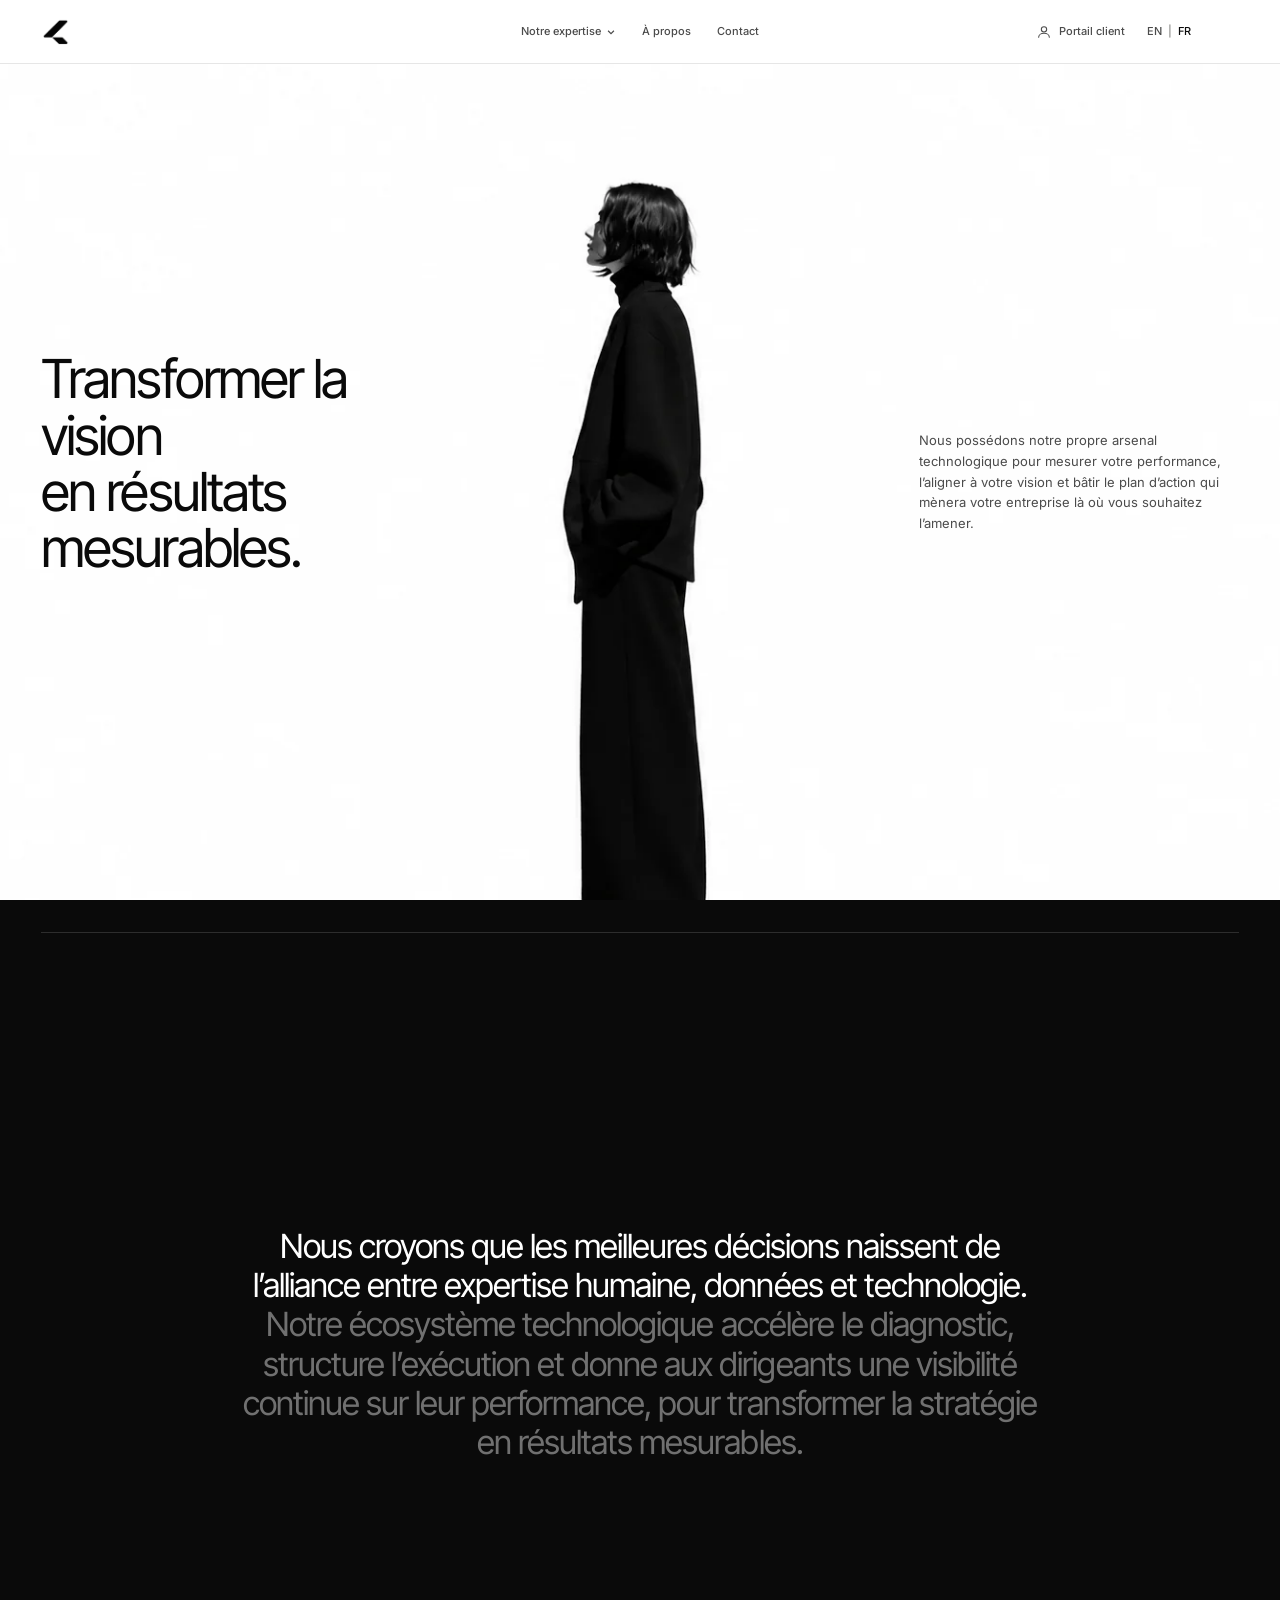
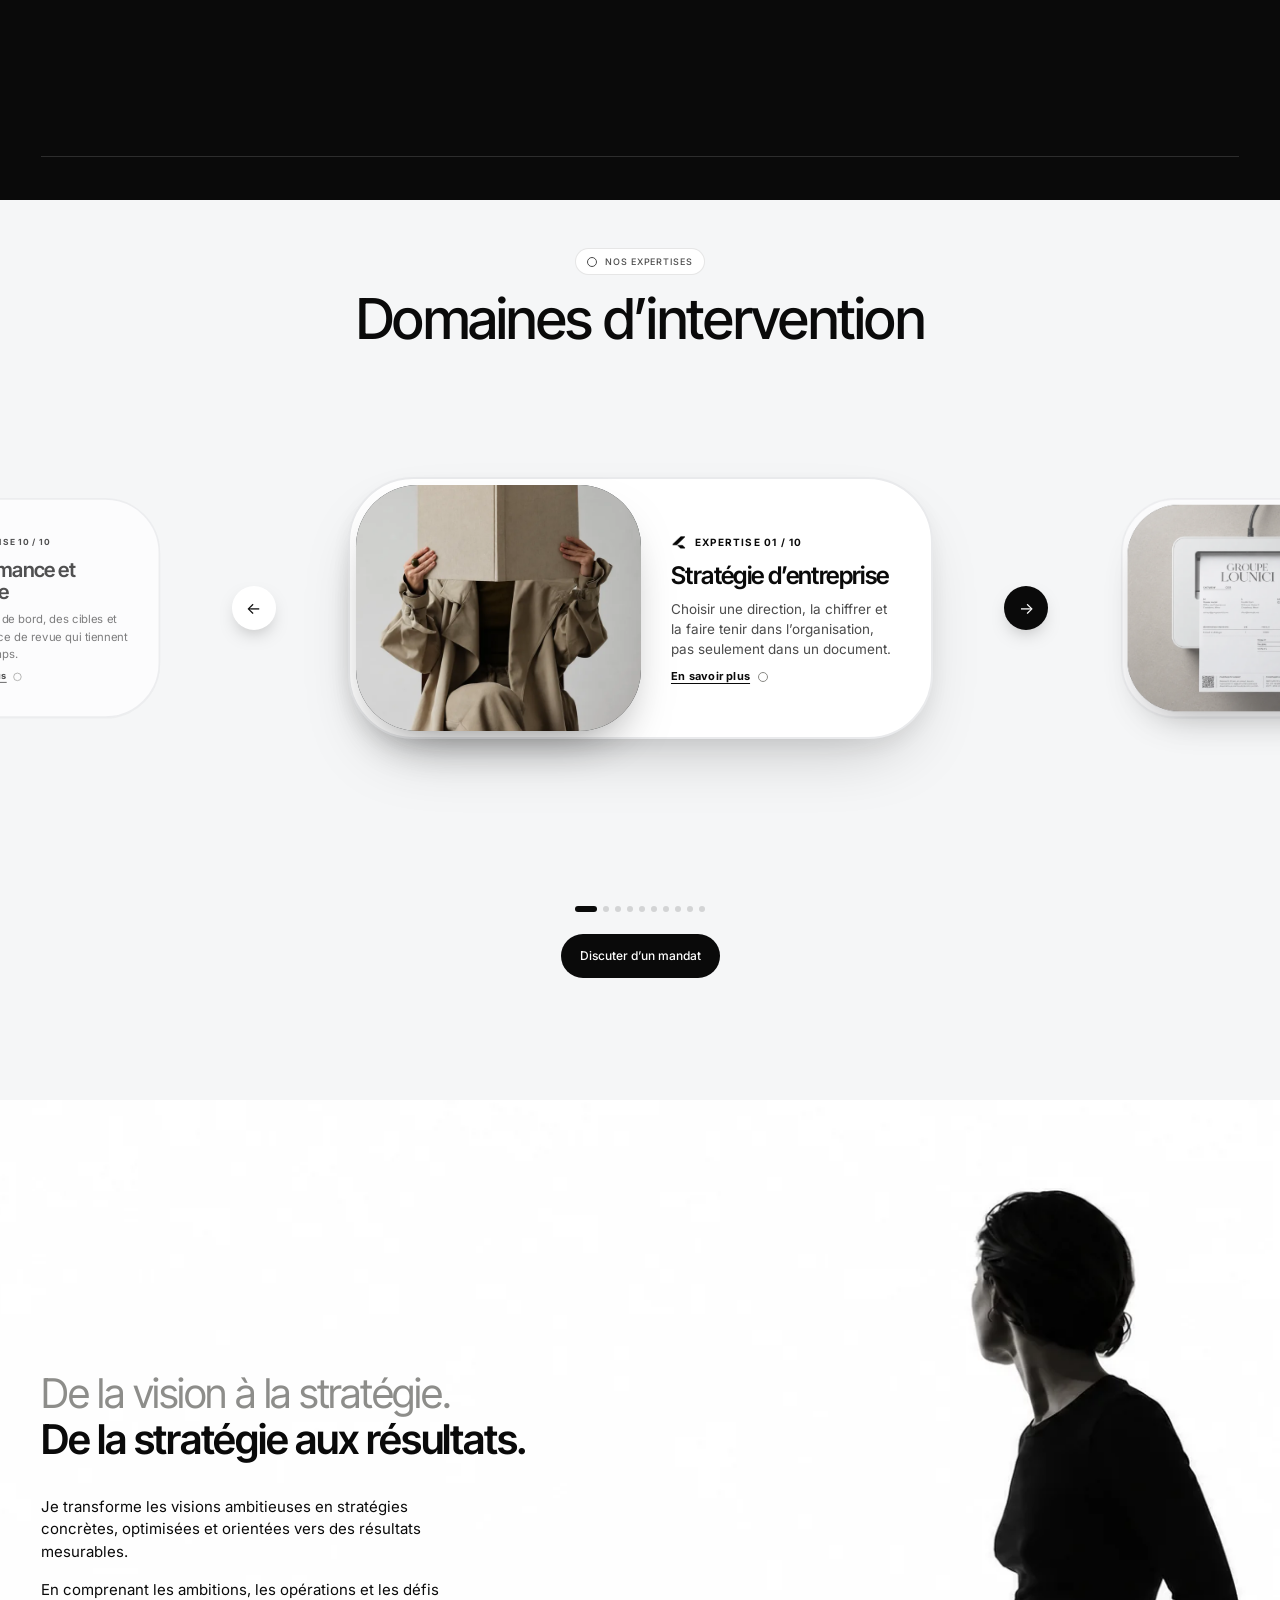
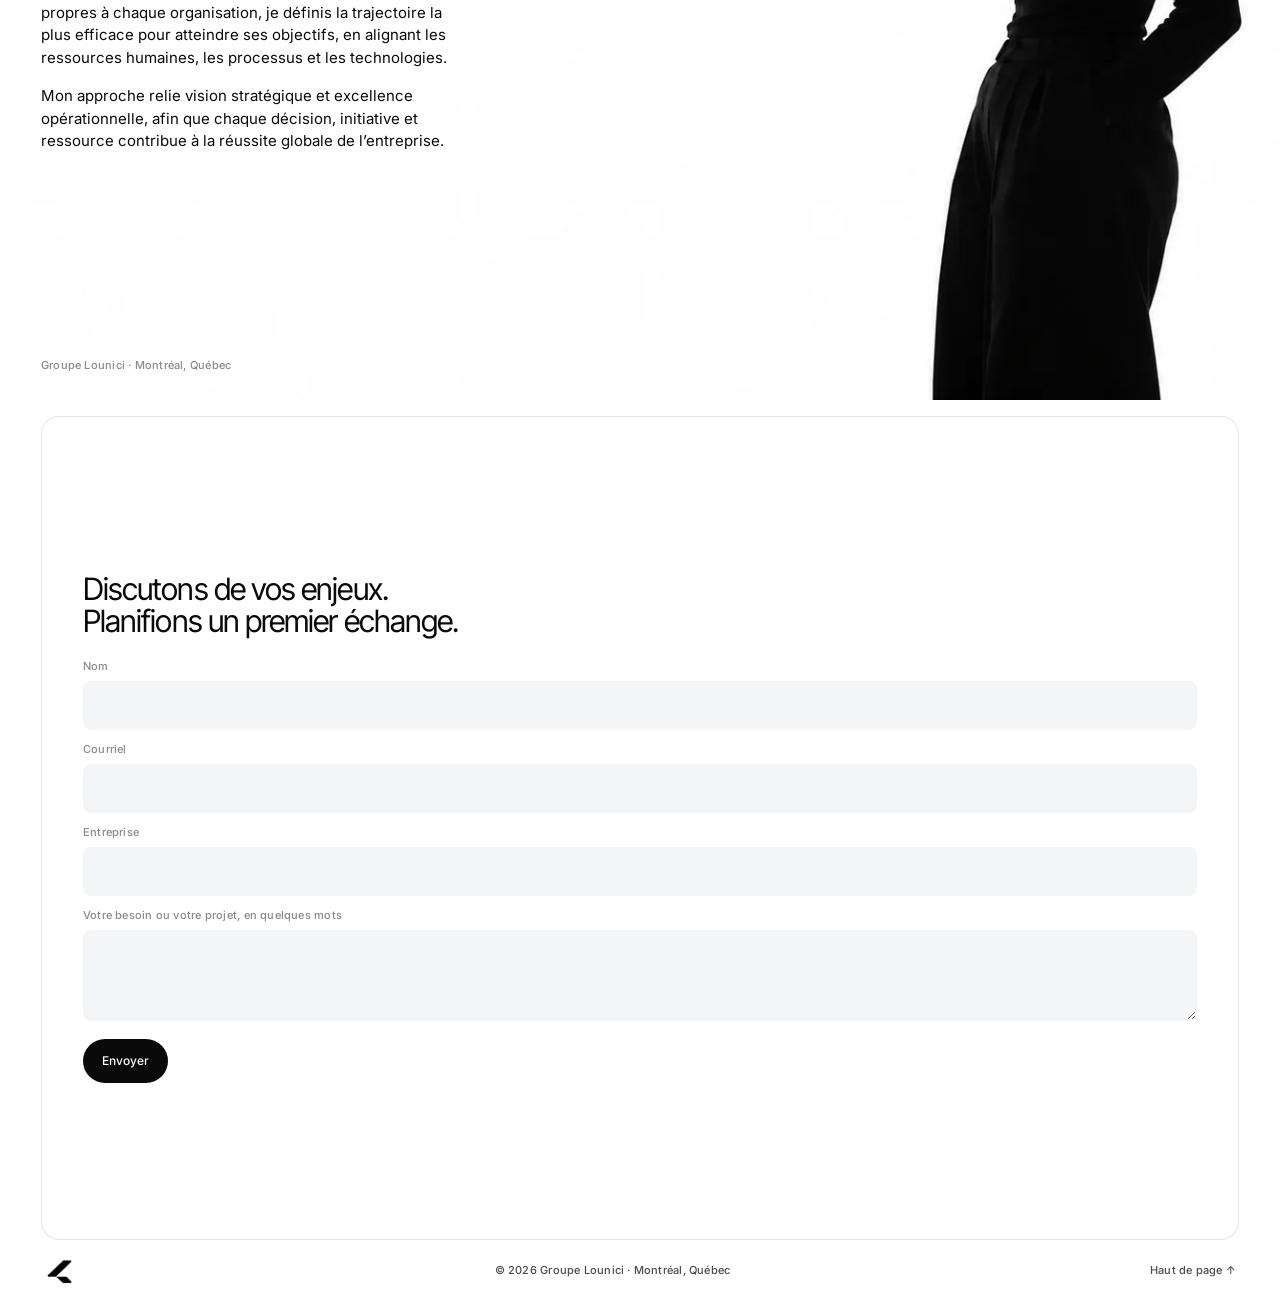
==== commit e849af89: "Héros : nouvelle photo (silhouette centrée), titre à gauche et paragraphe à droite Photo « bakcgroun" ====
--- a/index.html
+++ b/index.html
@@ -63,9 +63,12 @@
         </div>
       </header>
 
+      <!-- la silhouette est au centre de la photo : titre à gauche, paragraphe à droite -->
       <div class="hero-body">
         <div class="hero-text">
-          <h1 class="hero-title" data-i18n="hero_title">Où se perd<br>votre performance ?</h1>
+          <h1 class="hero-title" data-i18n="hero_title">Transformer la vision<br>en résultats mesurables.</h1>
+        </div>
+        <div class="hero-aside">
           <p class="hero-lead" data-i18n="hero_lead">Nous possédons notre propre arsenal technologique pour mesurer votre performance, l’aligner à votre vision et bâtir le plan d’action qui mènera votre entreprise là où vous souhaitez l’amener.</p>
         </div>
       </div>
--- a/styles.css
+++ b/styles.css
@@ -84,7 +84,7 @@
 /* ── 1. Héros ── */
 .hero {
   --hero-top-h: 64px;        /* hauteur de la barre logo + menu */
-  background: var(--white) url("assets/fond-heros.jpg?v=2") no-repeat right var(--hero-top-h) / cover;
+  background: var(--white) url("assets/fond-heros.webp?v=3") no-repeat center var(--hero-top-h) / cover;
   padding: 0 var(--pad) 0; justify-content: space-between; overflow: hidden;
 }
 /* barre blanche pleine largeur, séparée de la photo par un trait gris */
@@ -143,13 +143,14 @@
 
 .hero-body {
   position: relative; flex: 1; min-height: 0;
-  display: grid; grid-template-columns: minmax(0, 1.05fr) minmax(0, 1fr); align-items: center;
-}
-.hero-text { position: relative; z-index: 2; padding: 40px 0; }
+  display: grid; grid-template-columns: minmax(0, 1fr) minmax(0, 0.7fr) minmax(0, 1fr); align-items: center; column-gap: 24px;
+}
+.hero-text { position: relative; z-index: 2; padding: 40px 0; grid-column: 1; }
+.hero-aside { position: relative; z-index: 2; grid-column: 3; justify-self: end; padding: 40px 0; }
 .hero-kicker { font-size: 12px; font-weight: 500; color: var(--ink-2); margin-bottom: 36px; }
 .hero-kicker sup { font-size: 9px; margin-left: 4px; color: var(--muted); }
 .hero-title { font-size: clamp(32px, 4.2vw, 62px); letter-spacing: -0.035em; margin-bottom: 36px; }
-.hero-lead { font-size: 12.5px; line-height: 1.55; color: var(--ink-2); max-width: 61ch; }
+.hero-lead { font-size: clamp(13px, 1vw, 15px); line-height: 1.6; color: var(--ink-2); max-width: 40ch; }
 
 /* ── 2. Énoncé ── */
 .statement-panel { justify-content: space-between; padding-top: 0; padding-bottom: 0; }
@@ -236,7 +237,7 @@
 .about-title { font-family: var(--display); font-weight: 600; letter-spacing: -0.03em; line-height: 1.1; font-size: clamp(28px, 3.2vw, 50px); margin-bottom: 18px; }
 .about-title .dim { font-weight: 400; }
 .about-text p { font-size: clamp(15px, 1.15vw, 18px); line-height: 1.5; color: var(--ink); max-width: 46ch; }
-.about-foot { position: absolute; left: 0; right: 0; bottom: 26px; text-align: center; color: var(--muted); }
+.about-foot { position: absolute; left: var(--pad); right: var(--pad); bottom: 26px; text-align: left; color: var(--muted); }
 
 /* ── 6. Contact : la carte remplit la fenêtre, le formulaire est centré dedans ── */
 .contact { padding: 16px var(--pad); display: flex; flex-direction: column; }
@@ -342,6 +343,11 @@
 
 /* ── Écrans moyens ── */
 @media (max-width: 1000px) {
+  /* colonne unique : titre puis paragraphe en haut, silhouette centrée en bas */
+  .hero { background-size: auto 56svh; background-position: center bottom; }
+  .hero-body { grid-template-columns: 1fr; align-items: start; column-gap: 0; padding-bottom: 52svh; }
+  .hero-text { padding-bottom: 0; }
+  .hero-aside { grid-column: 1; justify-self: start; padding: 0 0 16px; }
   .nav-links { display: none; }
   .nav-links.open {
     display: flex; flex-direction: column; gap: 0;
@@ -365,7 +371,6 @@
   .panel.expo { --card-w: 86vw; --card-gap: -24px; }
   .panel.about { justify-content: flex-start; background-size: auto 48%; background-position: right -10vw bottom; }
   .about-text { padding-top: 24px; padding-bottom: 46vh; }
-  .about-foot { text-align: left; left: var(--pad); }
   .caro-card { aspect-ratio: auto; grid-template-columns: 1fr; gap: 16px; padding: 14px; border-radius: 30px; }
   .caro-visual { height: clamp(160px, 26vh, 240px); border-radius: 24px; }
   .caro-visual svg { width: 36%; }
@@ -386,11 +391,8 @@
   .nav-portal span { display: none; }   /* sur téléphone, l'icône de personne suffit */
   .tools { grid-template-columns: 1fr; }
   .tools > li { aspect-ratio: 5 / 4; }
-  .hero-body { grid-template-columns: 1fr; align-items: start; }
   .hero-text { padding: 28px 0 16px; }
   .hero-kicker, .hero-title { margin-bottom: 22px; }
-  .hero { background-size: 165% auto; background-position: 100% calc(100% - 120px); }
-  .hero-body { padding-bottom: 72vw; }
   .statement-panel { padding-top: 0; padding-bottom: 0; }
   .caro-body p { font-size: 14px; }
   .form-foot { flex-direction: column; align-items: flex-start; }
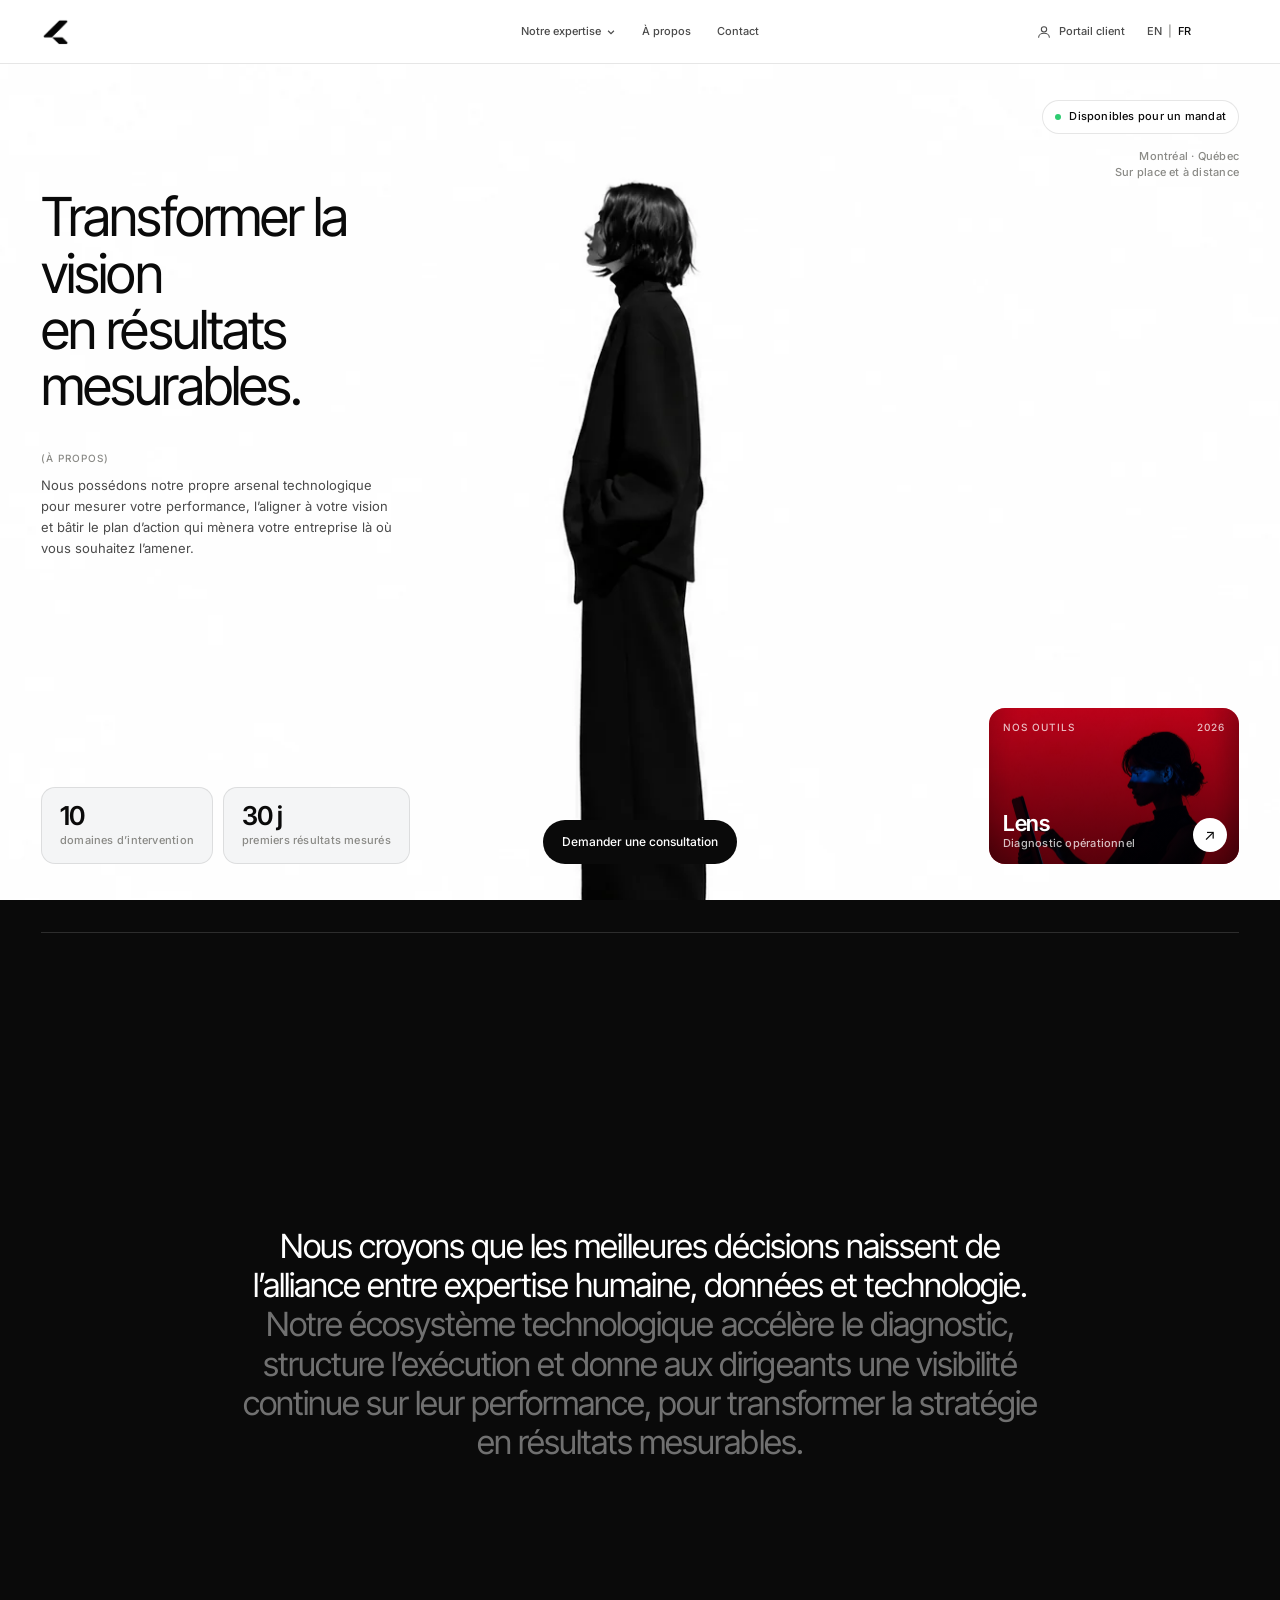
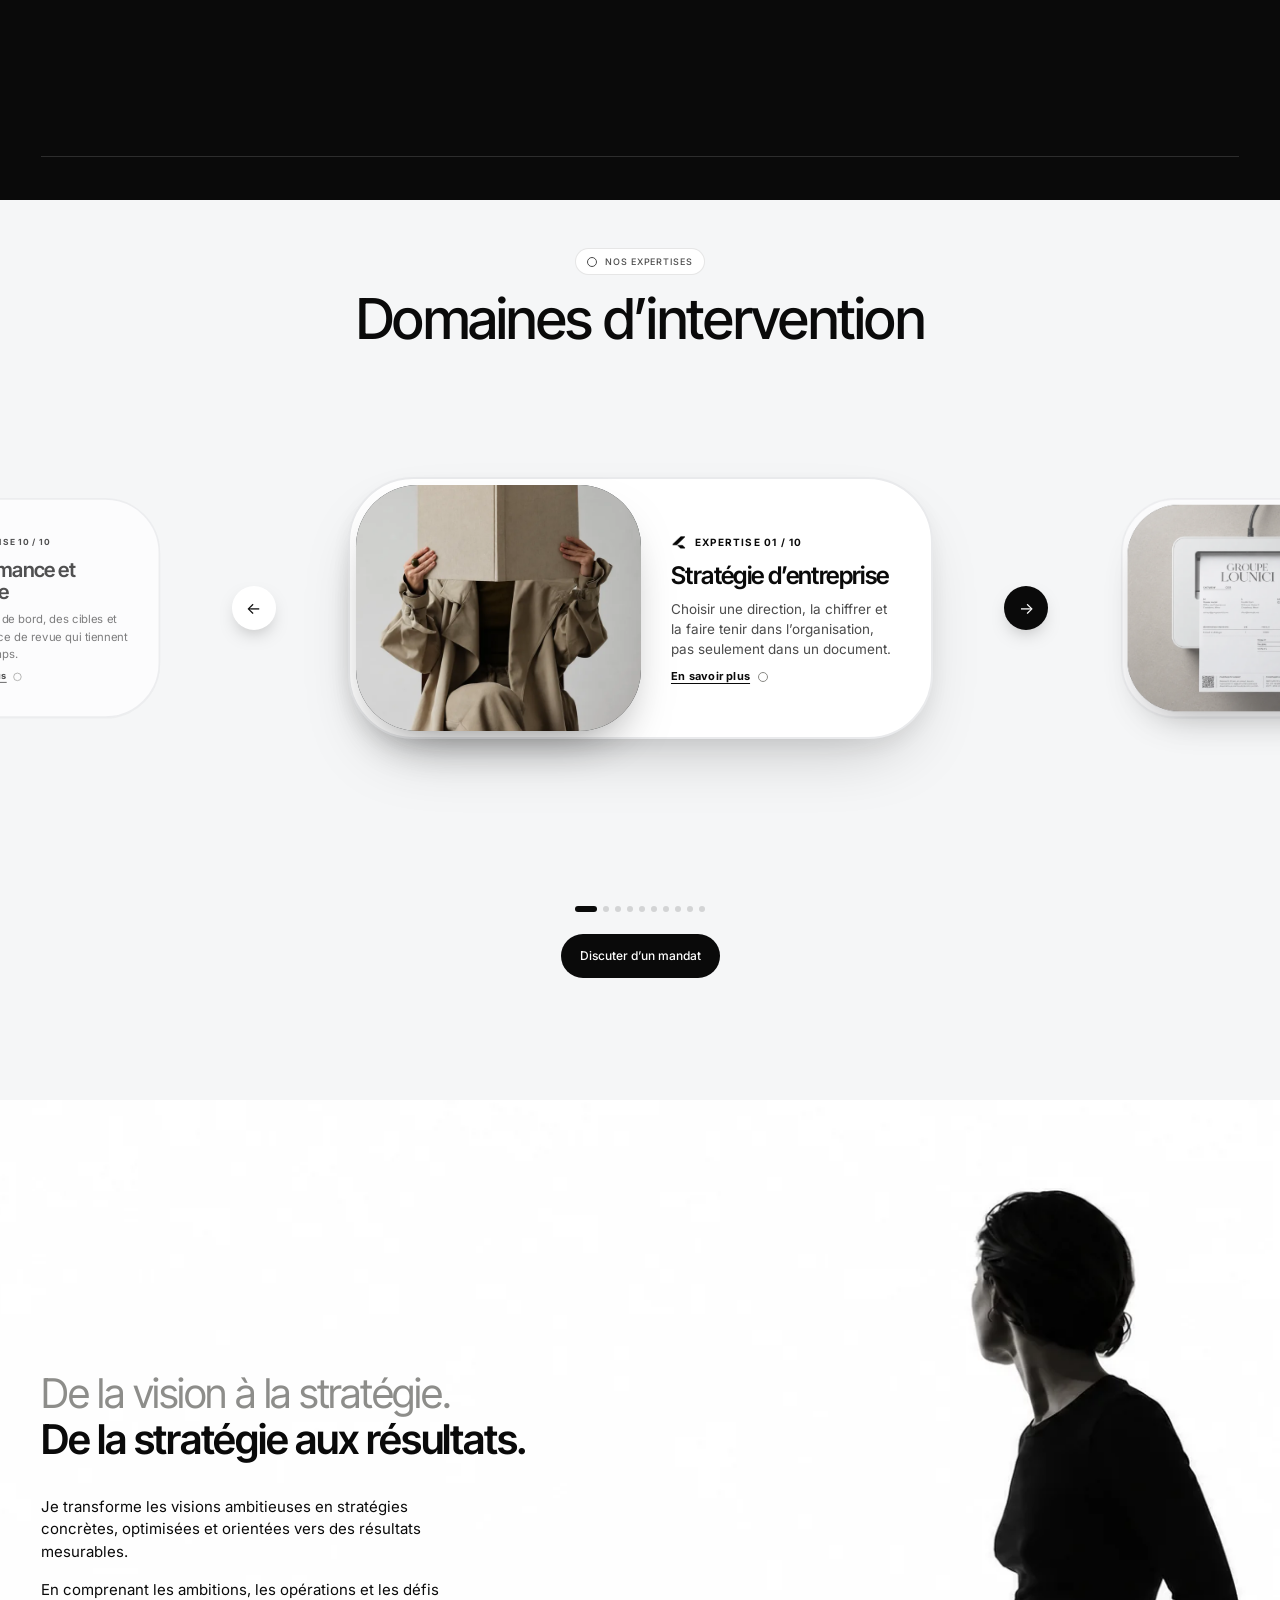
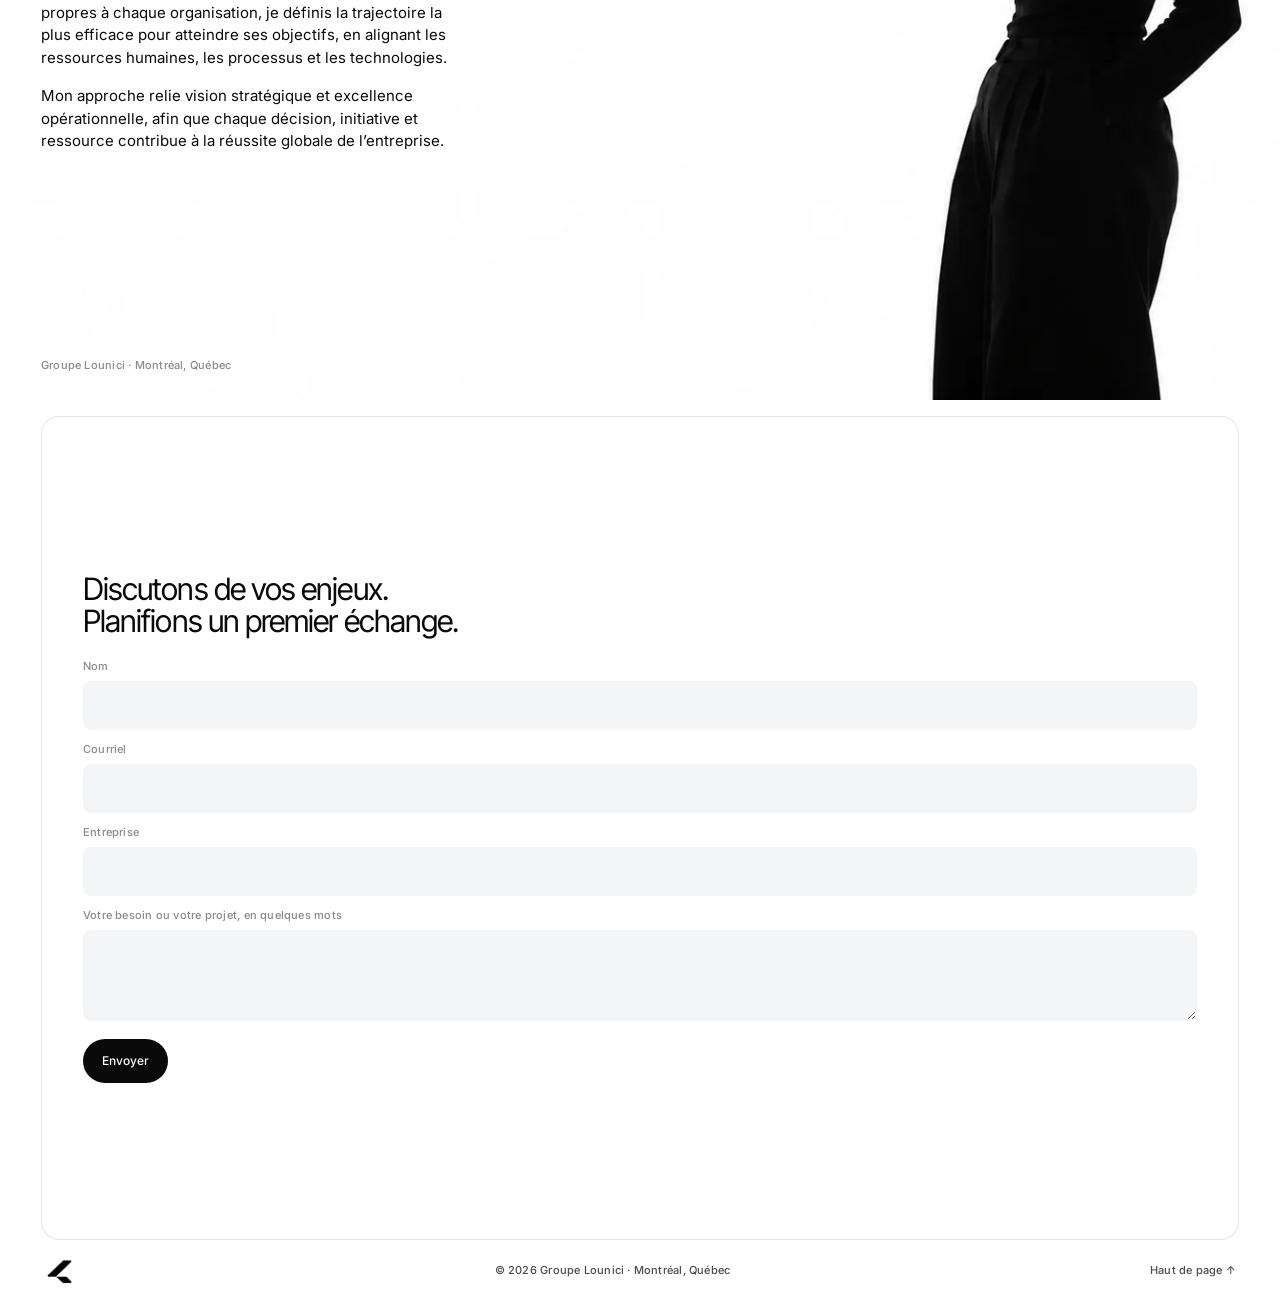
==== commit e2730170: "Héros enrichi ; « Transformation numérique » devient « Ingénierie de systèmes » Autour de la silhoue" ====
--- a/index.html
+++ b/index.html
@@ -54,7 +54,7 @@
             <li><a href="#expertises" data-slide="2" data-i18n="exp_3">Excellence opérationnelle</a></li>
             <li><a href="#expertises" data-slide="3" data-i18n="exp_4">Chaîne d’approvisionnement</a></li>
             <li><a href="#expertises" data-slide="4" data-i18n="exp_5">Organisation et gouvernance</a></li>
-            <li><a href="#expertises" data-slide="5" data-i18n="exp_6">Transformation numérique</a></li>
+            <li><a href="#expertises" data-slide="5" data-i18n="exp_6">Ingénierie de systèmes</a></li>
             <li><a href="#expertises" data-slide="6" data-i18n="exp_7">Données et analytique</a></li>
             <li><a href="#expertises" data-slide="7" data-i18n="exp_8">Intelligence artificielle</a></li>
             <li><a href="#expertises" data-slide="8" data-i18n="exp_9">Marchés publics</a></li>
@@ -63,14 +63,33 @@
         </div>
       </header>
 
-      <!-- la silhouette est au centre de la photo : titre à gauche, paragraphe à droite -->
+      <!-- la silhouette est au centre de la photo : titre et présentation à gauche, disponibilité et carte outil à droite,
+           repères en bas à gauche, bouton de consultation en bas au centre -->
       <div class="hero-body">
         <div class="hero-text">
           <h1 class="hero-title" data-i18n="hero_title">Transformer la vision<br>en résultats mesurables.</h1>
+          <p class="hero-label small" data-i18n="hero_label">(À propos)</p>
+          <p class="hero-lead" data-i18n="hero_lead">Nous possédons notre propre arsenal technologique pour mesurer votre performance, l’aligner à votre vision et bâtir le plan d’action qui mènera votre entreprise là où vous souhaitez l’amener.</p>
+        </div>
+        <div class="hero-stats">
+          <a class="hero-stat" href="#expertises"><b>10</b><span class="small" data-i18n="stat_domains">domaines d’intervention</span></a>
+          <a class="hero-stat" href="#contact"><b data-i18n="stat_days_n">30 j</b><span class="small" data-i18n="stat_days">premiers résultats mesurés</span></a>
+        </div>
+        <div class="hero-cta">
+          <a class="btn btn-black" href="#contact" data-i18n="hero_cta">Demander une consultation</a>
         </div>
         <div class="hero-aside">
-          <p class="hero-lead" data-i18n="hero_lead">Nous possédons notre propre arsenal technologique pour mesurer votre performance, l’aligner à votre vision et bâtir le plan d’action qui mènera votre entreprise là où vous souhaitez l’amener.</p>
-        </div>
+          <span class="hero-pill small"><i class="pt pt-live"></i><span data-i18n="hero_avail">Disponibles pour un mandat</span></span>
+          <p class="hero-avail small" data-i18n="hero_avail_sub">Montréal · Québec<br>Sur place et à distance</p>
+        </div>
+        <a class="hero-card" href="#portail" aria-haspopup="dialog">
+          <span class="hero-card-tag small"><span data-i18n="card_tag">Nos outils</span><span>2026</span></span>
+          <span class="hero-card-body">
+            <span class="hero-card-title">Lens</span>
+            <span class="small" data-i18n="card_sub">Diagnostic opérationnel</span>
+          </span>
+          <span class="hero-card-arrow" aria-hidden="true">↗</span>
+        </a>
       </div>
 
     </section>
@@ -144,7 +163,7 @@
             <div class="caro-visual has-img" aria-hidden="true"><img src="assets/expertises/numerique.webp?v=2" alt=""><svg viewBox="0 0 120 120" fill="none" stroke="currentColor" stroke-width="1.2" stroke-linecap="round" stroke-linejoin="round"><rect x="40" y="40" width="40" height="40" rx="6"/><rect x="52" y="52" width="16" height="16" rx="2" stroke-dasharray="3 3"/><path d="M48 40V26M60 40V22M72 40V26M48 80v14M60 80v18M72 80v14M40 48H26M40 60H22M40 72H26M80 48h14M80 60h18M80 72h14"/></svg></div>
             <div class="caro-body">
               <span class="caro-tag small"><img src="assets/logo-blanc.png" alt="" class="brand-mark">Expertise 06 / 10</span>
-              <h3 data-i18n="exp_6">Transformation numérique</h3>
+              <h3 data-i18n="exp_6">Ingénierie de systèmes</h3>
               <p data-i18n="card_6">ERP, CRM, outils métier : livrés, adoptés et rentables.</p>
               <a class="caro-more small" href="#contact"><span data-i18n="more">En savoir plus</span> <i class="pt pt-ring"></i></a>
             </div>
--- a/styles.css
+++ b/styles.css
@@ -143,14 +143,40 @@
 
 .hero-body {
   position: relative; flex: 1; min-height: 0;
-  display: grid; grid-template-columns: minmax(0, 1fr) minmax(0, 0.7fr) minmax(0, 1fr); align-items: center; column-gap: 24px;
-}
-.hero-text { position: relative; z-index: 2; padding: 40px 0; grid-column: 1; }
-.hero-aside { position: relative; z-index: 2; grid-column: 3; justify-self: end; padding: 40px 0; }
+  display: grid; grid-template-columns: minmax(0, 1fr) minmax(0, 0.7fr) minmax(0, 1fr); grid-template-rows: 1fr auto;
+  align-items: center; column-gap: 24px; row-gap: 24px; padding-bottom: 36px;
+}
+.hero-body > * { position: relative; z-index: 2; }
+.hero-text { grid-column: 1; grid-row: 1; padding: 24px 0; }
+.hero-label { margin: 28px 0 10px; color: var(--muted); text-transform: uppercase; letter-spacing: 0.1em; font-size: 10px; }
+/* repères en bas à gauche : deux tuiles grises */
+.hero-stats { grid-column: 1; grid-row: 2; align-self: end; display: flex; gap: 10px; flex-wrap: wrap; }
+.hero-stat { display: grid; gap: 2px; min-width: 150px; padding: 14px 18px; border-radius: 14px; background: rgba(244,245,246,0.92); border: 1px solid var(--line); }
+.hero-stat b { font-family: var(--display); font-weight: 600; letter-spacing: -0.03em; font-size: 26px; line-height: 1.1; }
+.hero-stat .small { color: var(--muted); }
+/* bouton de consultation, en bas au centre */
+.hero-cta { grid-column: 2; grid-row: 2; align-self: end; justify-self: center; }
+/* à droite : disponibilité en haut, carte outil en bas */
+.hero-aside { grid-column: 3; grid-row: 1; justify-self: end; align-self: start; padding-top: 36px; text-align: right; display: grid; gap: 14px; justify-items: end; }
+.hero-pill { display: inline-flex; align-items: center; gap: 8px; padding: 8px 12px; border-radius: 999px; background: #fff; border: 1px solid var(--line); color: var(--ink); }
+.hero-avail { color: var(--muted); line-height: 1.5; }
+.hero-card {
+  grid-column: 3; grid-row: 2; align-self: end; justify-self: end;
+  position: relative; width: 250px; aspect-ratio: 16 / 10; border-radius: 16px; overflow: hidden; color: #fff;
+  background: #0a0a0a url("assets/outil-diagnostic.jpg?v=1") center / cover; display: grid; grid-template-rows: auto 1fr; padding: 12px 14px;
+}
+.hero-card::before { content: ""; position: absolute; inset: 0; background: linear-gradient(180deg, rgba(0,0,0,0.25), rgba(0,0,0,0.65)); }
+.hero-card > * { position: relative; }
+.hero-card-tag { display: flex; justify-content: space-between; color: rgba(255,255,255,0.75); text-transform: uppercase; letter-spacing: 0.1em; font-size: 10px; }
+.hero-card-body { align-self: end; display: grid; gap: 2px; }
+.hero-card-title { font-family: var(--display); font-weight: 600; font-size: 22px; letter-spacing: -0.02em; line-height: 1; }
+.hero-card-body .small { color: rgba(255,255,255,0.75); }
+.hero-card-arrow { position: absolute; right: 12px; bottom: 12px; width: 34px; height: 34px; border-radius: 50%; background: #fff; color: var(--ink); display: grid; place-items: center; font-size: 15px; transition: transform 0.2s ease; }
+.hero-card:hover .hero-card-arrow { transform: scale(1.08); }
 .hero-kicker { font-size: 12px; font-weight: 500; color: var(--ink-2); margin-bottom: 36px; }
 .hero-kicker sup { font-size: 9px; margin-left: 4px; color: var(--muted); }
 .hero-title { font-size: clamp(32px, 4.2vw, 62px); letter-spacing: -0.035em; margin-bottom: 36px; }
-.hero-lead { font-size: clamp(13px, 1vw, 15px); line-height: 1.6; color: var(--ink-2); max-width: 40ch; }
+.hero-lead { font-size: clamp(13px, 1vw, 15px); line-height: 1.6; color: var(--ink-2); max-width: 44ch; }
 
 /* ── 2. Énoncé ── */
 .statement-panel { justify-content: space-between; padding-top: 0; padding-bottom: 0; }
@@ -344,10 +370,15 @@
 /* ── Écrans moyens ── */
 @media (max-width: 1000px) {
   /* colonne unique : titre puis paragraphe en haut, silhouette centrée en bas */
-  .hero { background-size: auto 56svh; background-position: center bottom; }
-  .hero-body { grid-template-columns: 1fr; align-items: start; column-gap: 0; padding-bottom: 52svh; }
-  .hero-text { padding-bottom: 0; }
-  .hero-aside { grid-column: 1; justify-self: start; padding: 0 0 16px; }
+  .hero { background-size: auto 50svh; background-position: center bottom; }
+  .hero-body { grid-template-columns: 1fr; grid-template-rows: none; align-items: start; column-gap: 0; row-gap: 14px; padding-bottom: 46svh; }
+  .hero-text { grid-row: auto; padding: 16px 0 0; }
+  .hero-label { margin-top: 18px; }
+  .hero-aside { grid-column: 1; grid-row: auto; justify-self: start; justify-items: start; text-align: left; padding-top: 0; }
+  .hero-stats { grid-column: 1; grid-row: auto; }
+  .hero-stat { min-width: 0; flex: 1; padding: 10px 14px; }
+  .hero-cta { grid-column: 1; grid-row: auto; justify-self: start; }
+  .hero-card { display: none; }
   .nav-links { display: none; }
   .nav-links.open {
     display: flex; flex-direction: column; gap: 0;
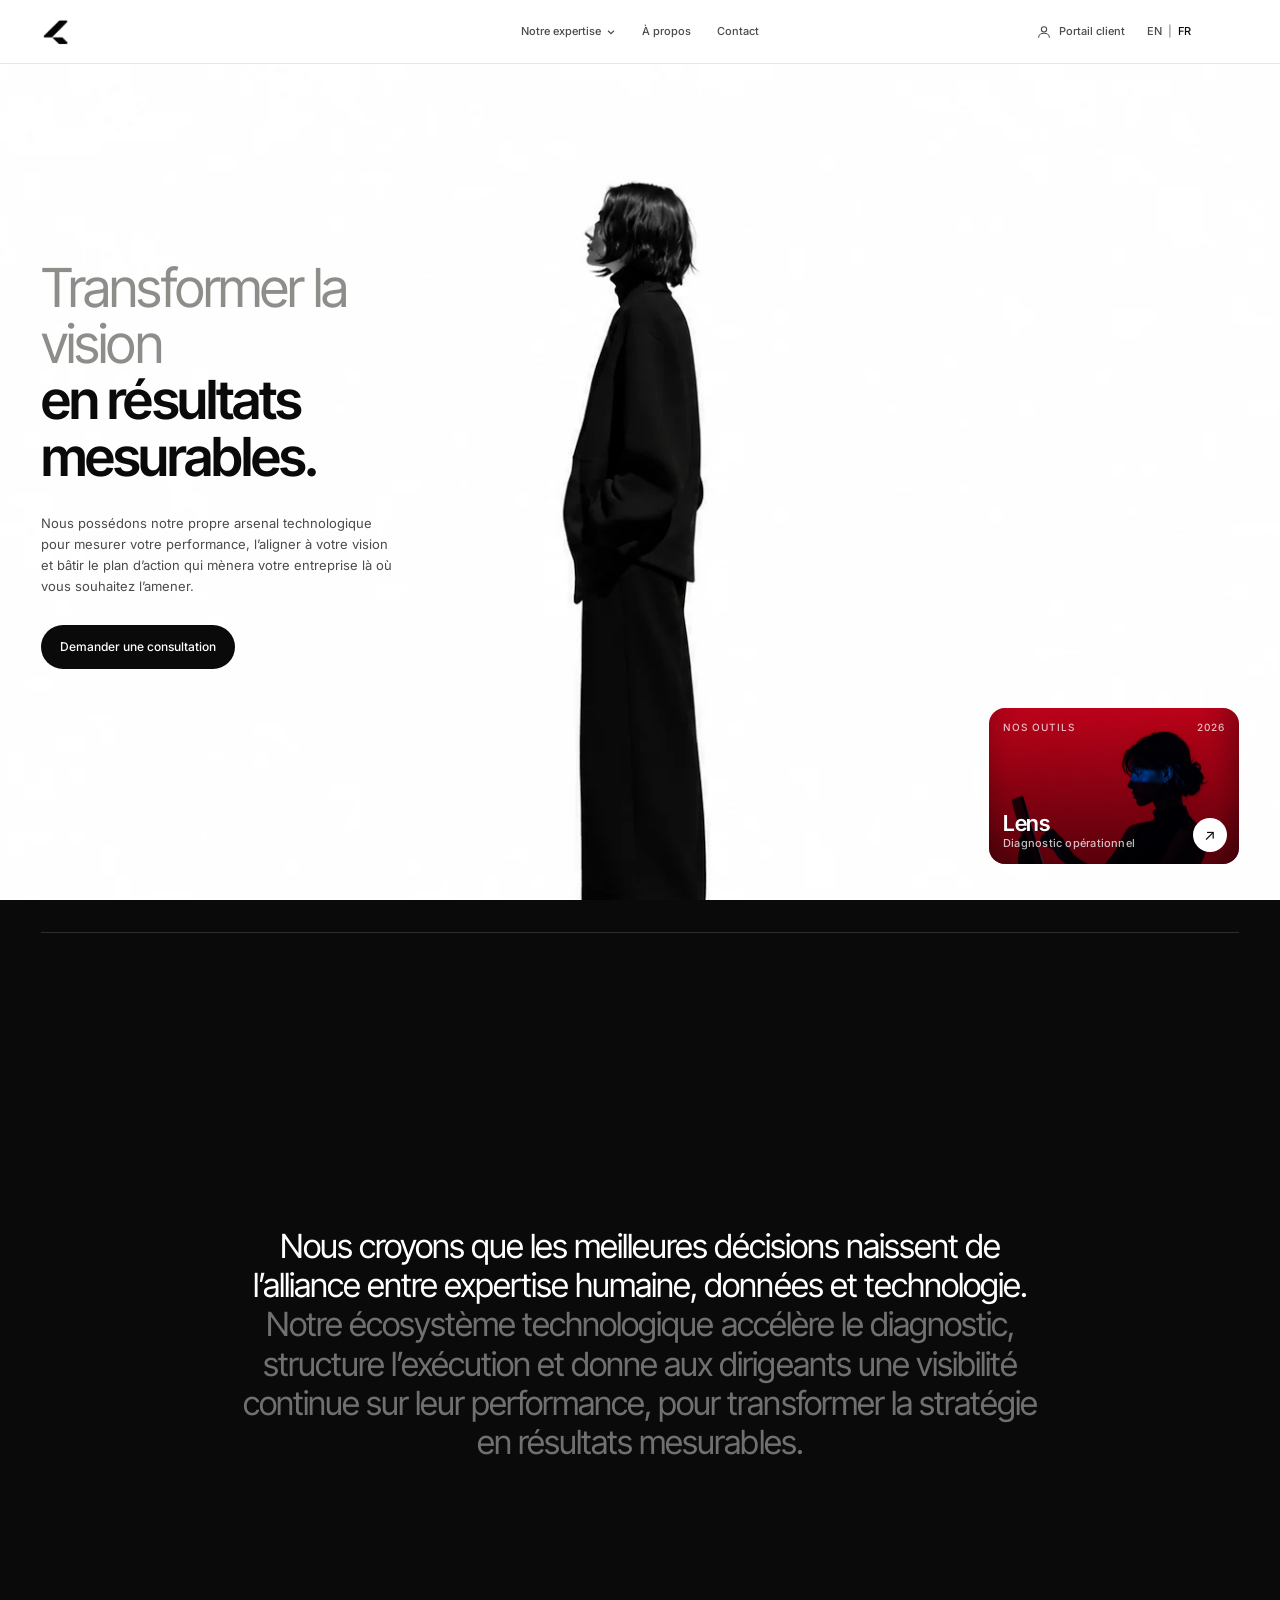
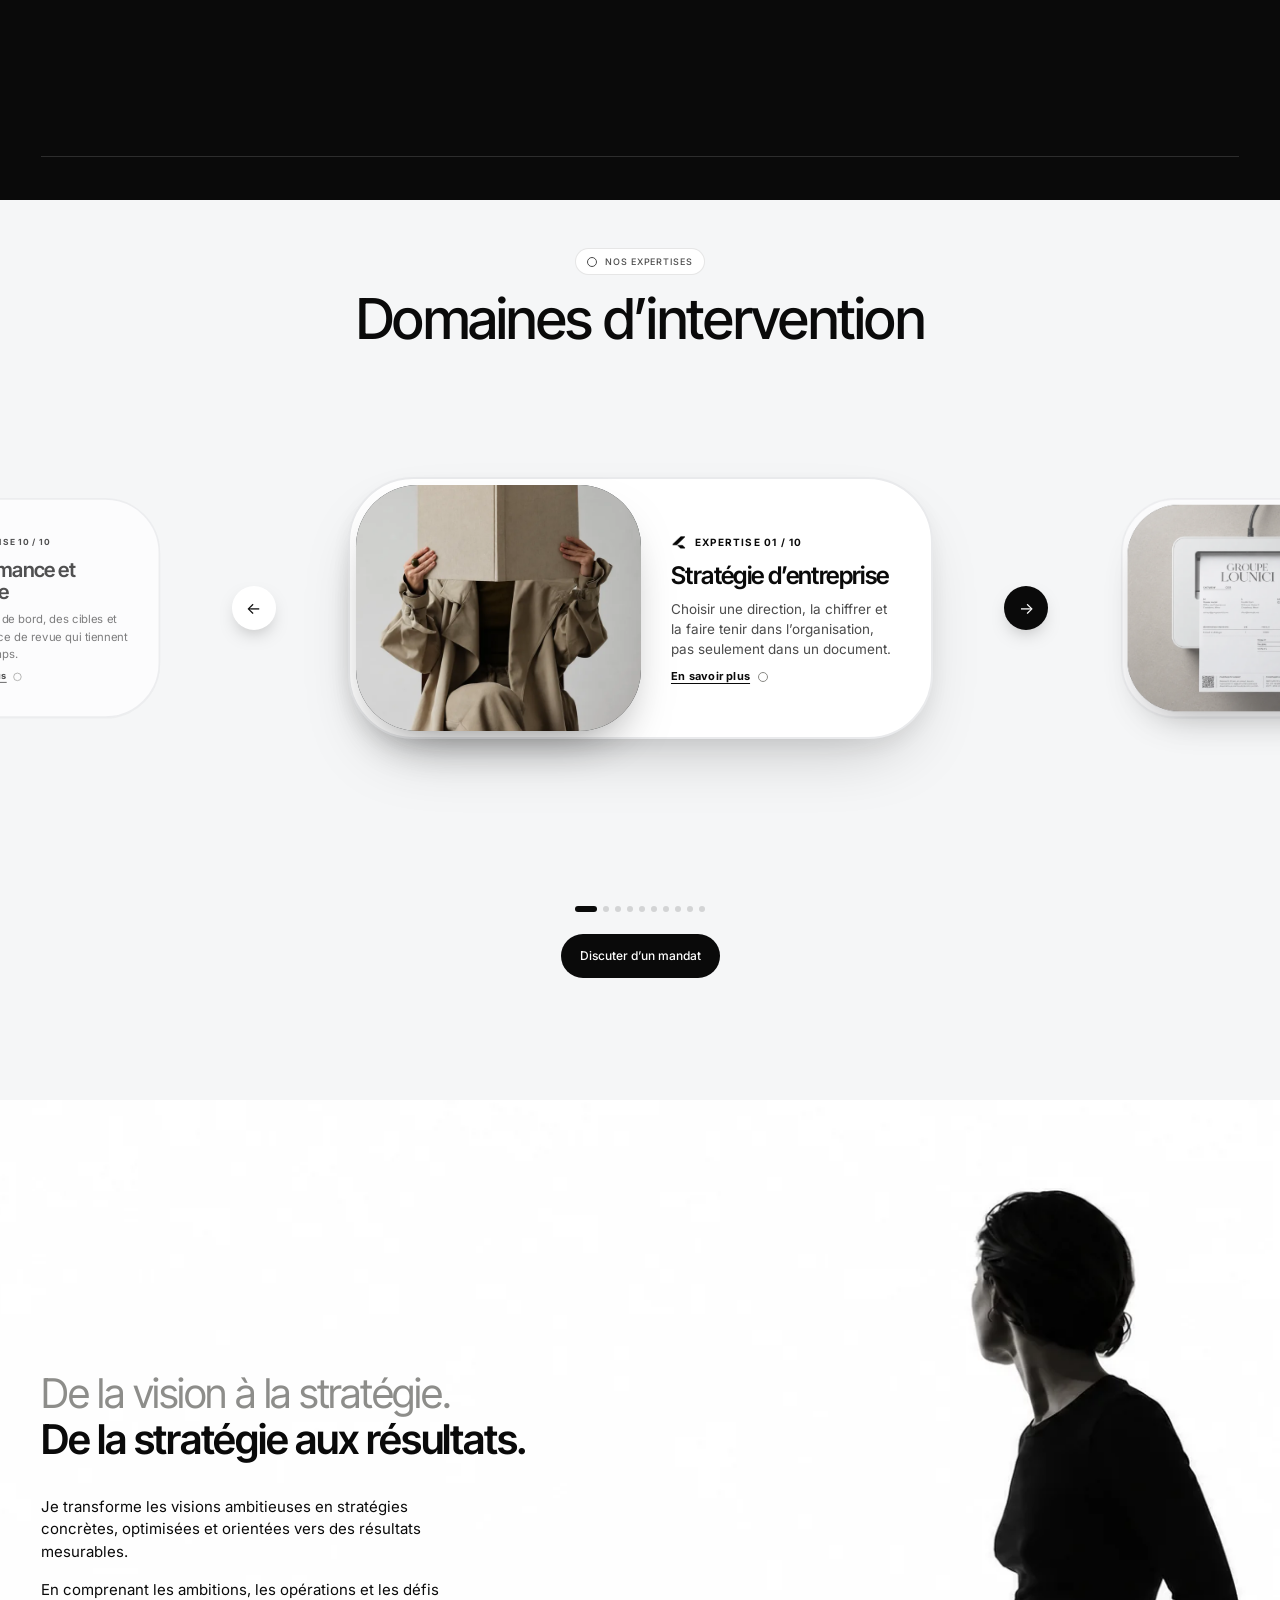
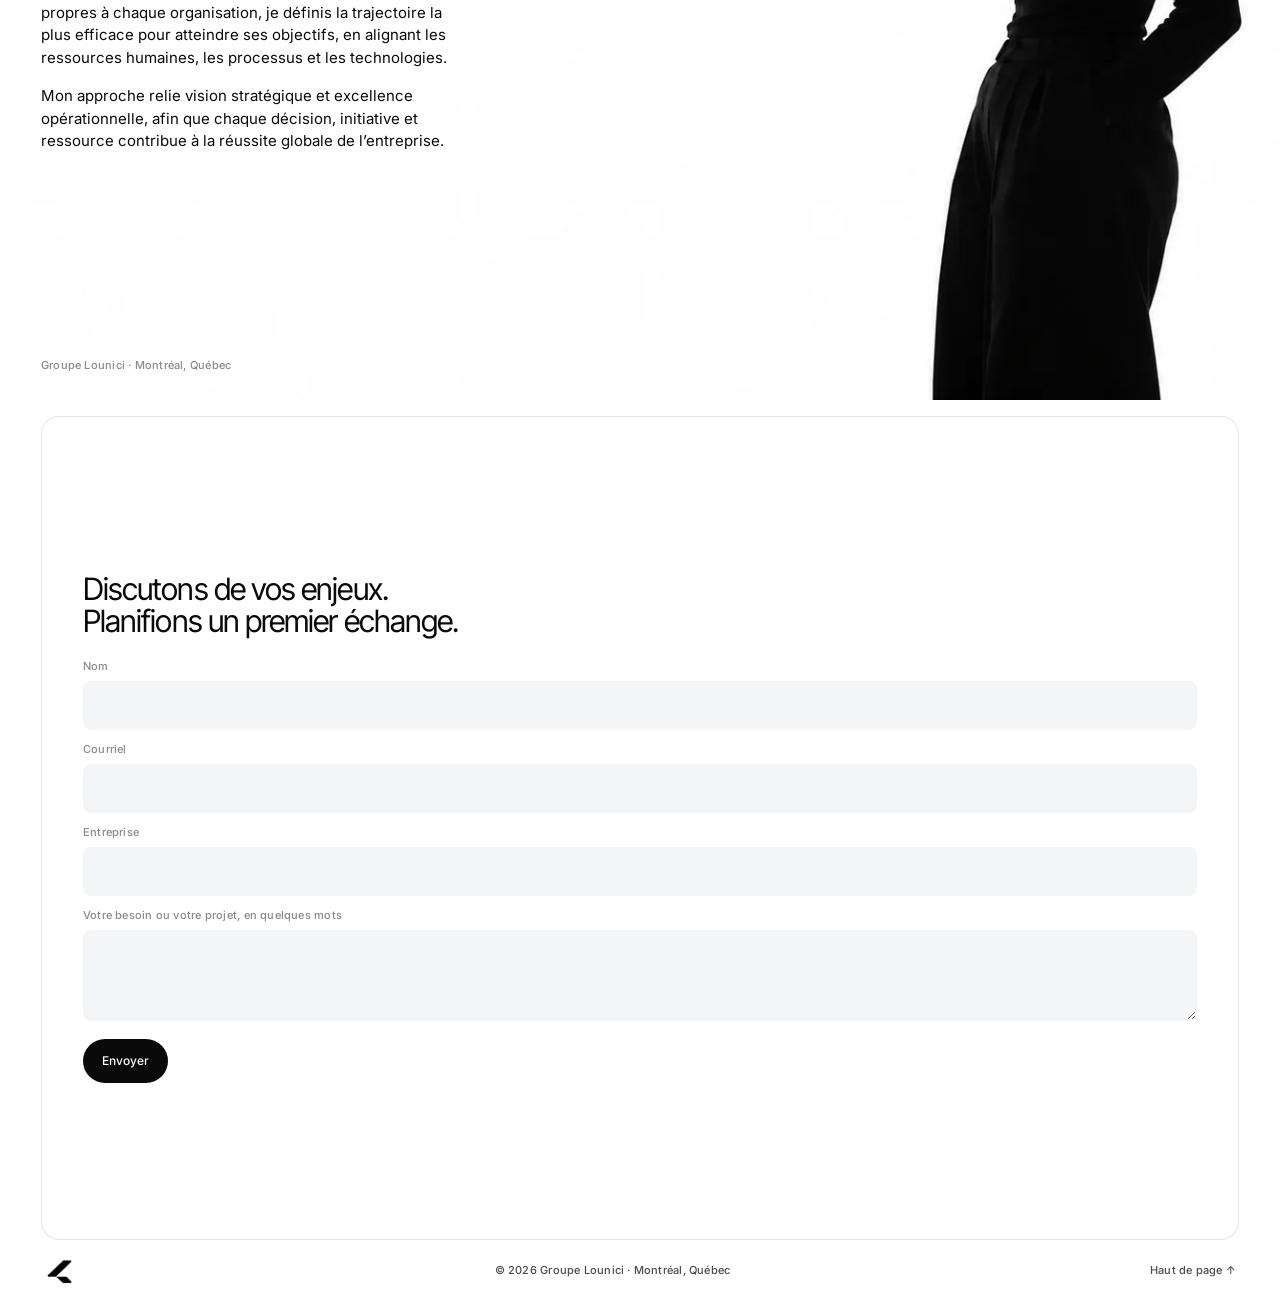
==== commit 126a17a3: "Héros simplifié : bouton sous le texte à gauche, titre gras avec première ligne en gris Retrait des " ====
--- a/index.html
+++ b/index.html
@@ -13,7 +13,7 @@
   <link rel="preconnect" href="https://fonts.googleapis.com">
   <link rel="preconnect" href="https://fonts.gstatic.com" crossorigin>
   <link href="https://fonts.googleapis.com/css2?family=Inter+Tight:wght@400;500;600&family=Inter:wght@400;500;600&display=swap" rel="stylesheet">
-  <link rel="stylesheet" href="styles.css?v=21">
+  <link rel="stylesheet" href="styles.css?v=22">
 </head>
 <body>
 
@@ -63,24 +63,14 @@
         </div>
       </header>
 
-      <!-- la silhouette est au centre de la photo : titre et présentation à gauche, disponibilité et carte outil à droite,
-           repères en bas à gauche, bouton de consultation en bas au centre -->
+      <!-- la silhouette est au centre de la photo : titre, présentation et bouton à gauche, carte outil en bas à droite -->
       <div class="hero-body">
         <div class="hero-text">
-          <h1 class="hero-title" data-i18n="hero_title">Transformer la vision<br>en résultats mesurables.</h1>
-          <p class="hero-label small" data-i18n="hero_label">(À propos)</p>
+          <h1 class="hero-title" data-i18n="hero_title"><span class="dim">Transformer la vision</span><br>en résultats mesurables.</h1>
           <p class="hero-lead" data-i18n="hero_lead">Nous possédons notre propre arsenal technologique pour mesurer votre performance, l’aligner à votre vision et bâtir le plan d’action qui mènera votre entreprise là où vous souhaitez l’amener.</p>
-        </div>
-        <div class="hero-stats">
-          <a class="hero-stat" href="#expertises"><b>10</b><span class="small" data-i18n="stat_domains">domaines d’intervention</span></a>
-          <a class="hero-stat" href="#contact"><b data-i18n="stat_days_n">30 j</b><span class="small" data-i18n="stat_days">premiers résultats mesurés</span></a>
-        </div>
-        <div class="hero-cta">
-          <a class="btn btn-black" href="#contact" data-i18n="hero_cta">Demander une consultation</a>
-        </div>
-        <div class="hero-aside">
-          <span class="hero-pill small"><i class="pt pt-live"></i><span data-i18n="hero_avail">Disponibles pour un mandat</span></span>
-          <p class="hero-avail small" data-i18n="hero_avail_sub">Montréal · Québec<br>Sur place et à distance</p>
+          <div class="hero-cta">
+            <a class="btn btn-black" href="#contact" data-i18n="hero_cta">Demander une consultation</a>
+          </div>
         </div>
         <a class="hero-card" href="#portail" aria-haspopup="dialog">
           <span class="hero-card-tag small"><span data-i18n="card_tag">Nos outils</span><span>2026</span></span>
--- a/styles.css
+++ b/styles.css
@@ -147,19 +147,9 @@
   align-items: center; column-gap: 24px; row-gap: 24px; padding-bottom: 36px;
 }
 .hero-body > * { position: relative; z-index: 2; }
-.hero-text { grid-column: 1; grid-row: 1; padding: 24px 0; }
-.hero-label { margin: 28px 0 10px; color: var(--muted); text-transform: uppercase; letter-spacing: 0.1em; font-size: 10px; }
-/* repères en bas à gauche : deux tuiles grises */
-.hero-stats { grid-column: 1; grid-row: 2; align-self: end; display: flex; gap: 10px; flex-wrap: wrap; }
-.hero-stat { display: grid; gap: 2px; min-width: 150px; padding: 14px 18px; border-radius: 14px; background: rgba(244,245,246,0.92); border: 1px solid var(--line); }
-.hero-stat b { font-family: var(--display); font-weight: 600; letter-spacing: -0.03em; font-size: 26px; line-height: 1.1; }
-.hero-stat .small { color: var(--muted); }
-/* bouton de consultation, en bas au centre */
-.hero-cta { grid-column: 2; grid-row: 2; align-self: end; justify-self: center; }
-/* à droite : disponibilité en haut, carte outil en bas */
-.hero-aside { grid-column: 3; grid-row: 1; justify-self: end; align-self: start; padding-top: 36px; text-align: right; display: grid; gap: 14px; justify-items: end; }
-.hero-pill { display: inline-flex; align-items: center; gap: 8px; padding: 8px 12px; border-radius: 999px; background: #fff; border: 1px solid var(--line); color: var(--ink); }
-.hero-avail { color: var(--muted); line-height: 1.5; }
+.hero-text { grid-column: 1; grid-row: 1 / span 2; align-self: center; padding: 24px 0; }
+.hero-cta { margin-top: 28px; }
+/* carte outil en bas à droite */
 .hero-card {
   grid-column: 3; grid-row: 2; align-self: end; justify-self: end;
   position: relative; width: 250px; aspect-ratio: 16 / 10; border-radius: 16px; overflow: hidden; color: #fff;
@@ -175,7 +165,8 @@
 .hero-card:hover .hero-card-arrow { transform: scale(1.08); }
 .hero-kicker { font-size: 12px; font-weight: 500; color: var(--ink-2); margin-bottom: 36px; }
 .hero-kicker sup { font-size: 9px; margin-left: 4px; color: var(--muted); }
-.hero-title { font-size: clamp(32px, 4.2vw, 62px); letter-spacing: -0.035em; margin-bottom: 36px; }
+.hero-title { font-size: clamp(32px, 4.2vw, 62px); font-weight: 600; letter-spacing: -0.035em; margin-bottom: 28px; }
+.hero-title .dim { font-weight: 400; }
 .hero-lead { font-size: clamp(13px, 1vw, 15px); line-height: 1.6; color: var(--ink-2); max-width: 44ch; }
 
 /* ── 2. Énoncé ── */
@@ -373,11 +364,7 @@
   .hero { background-size: auto 50svh; background-position: center bottom; }
   .hero-body { grid-template-columns: 1fr; grid-template-rows: none; align-items: start; column-gap: 0; row-gap: 14px; padding-bottom: 46svh; }
   .hero-text { grid-row: auto; padding: 16px 0 0; }
-  .hero-label { margin-top: 18px; }
-  .hero-aside { grid-column: 1; grid-row: auto; justify-self: start; justify-items: start; text-align: left; padding-top: 0; }
-  .hero-stats { grid-column: 1; grid-row: auto; }
-  .hero-stat { min-width: 0; flex: 1; padding: 10px 14px; }
-  .hero-cta { grid-column: 1; grid-row: auto; justify-self: start; }
+  .hero-cta { margin-top: 20px; }
   .hero-card { display: none; }
   .nav-links { display: none; }
   .nav-links.open {
